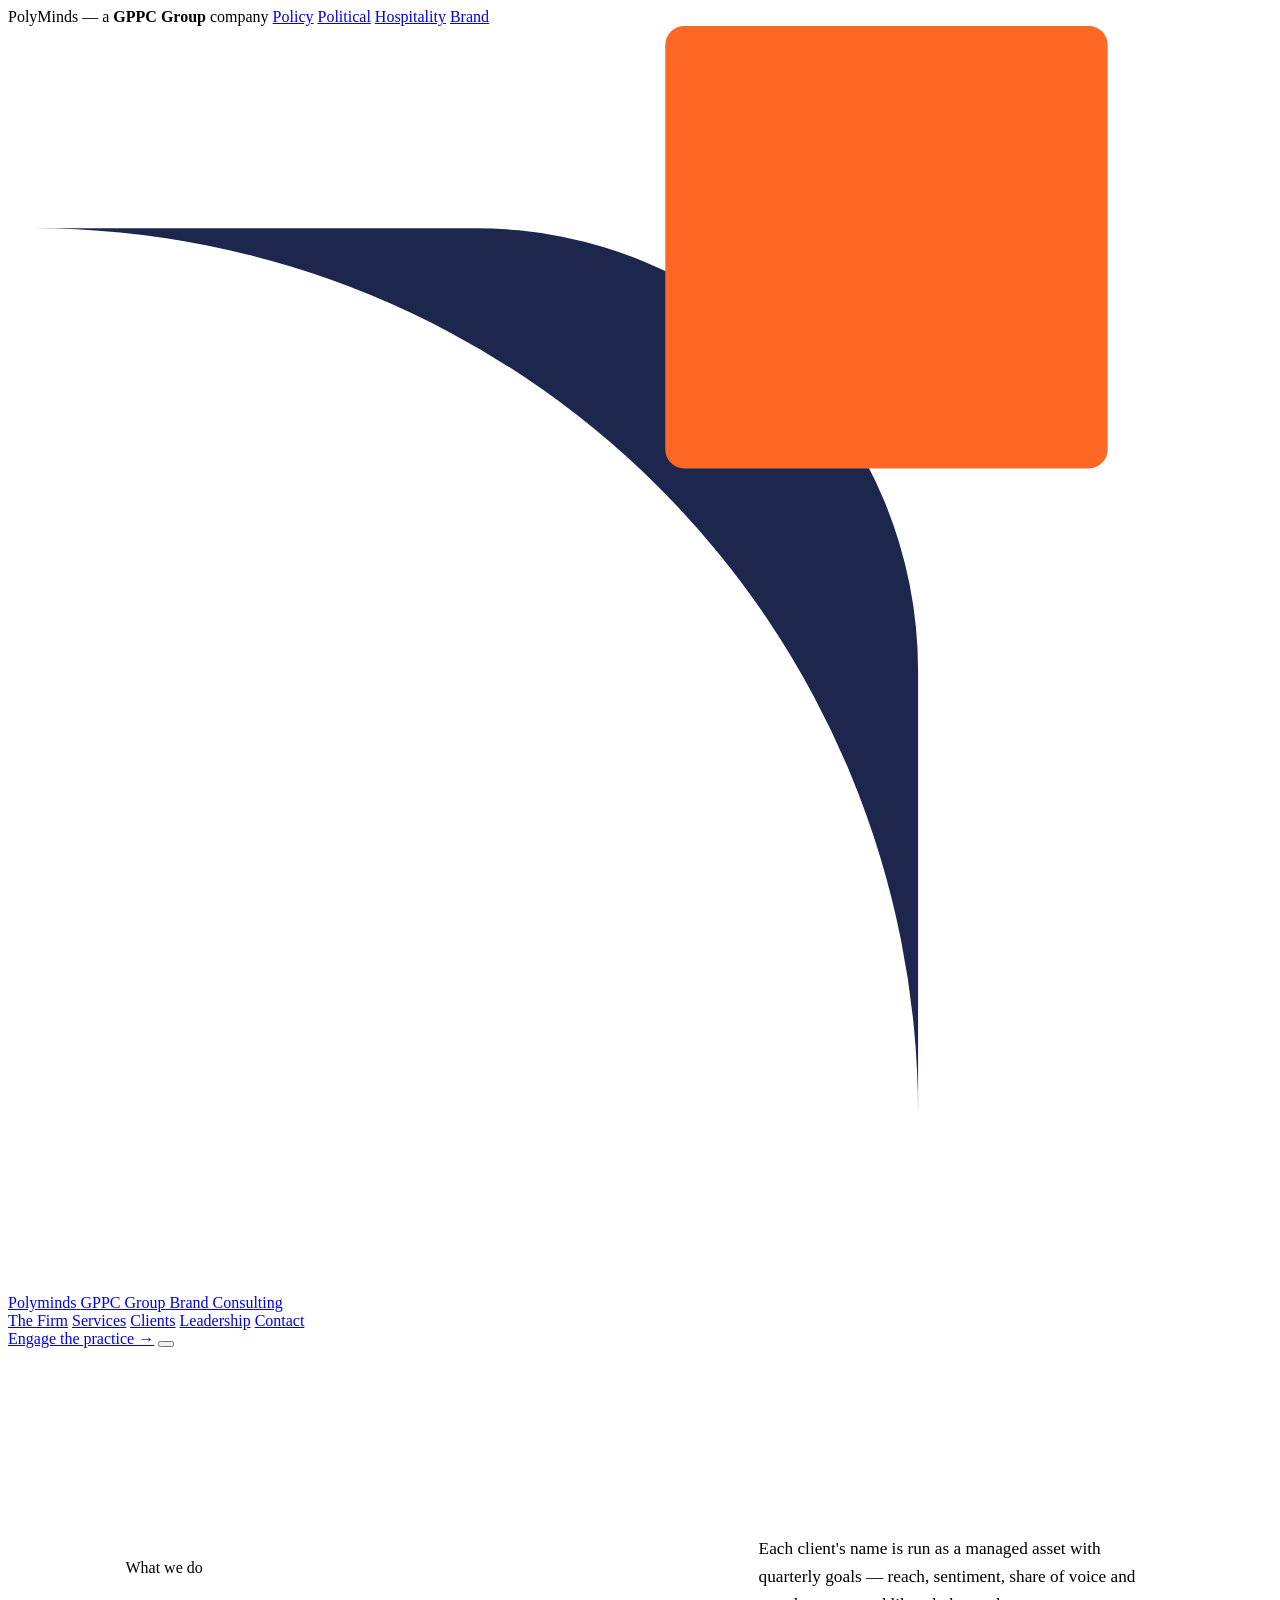
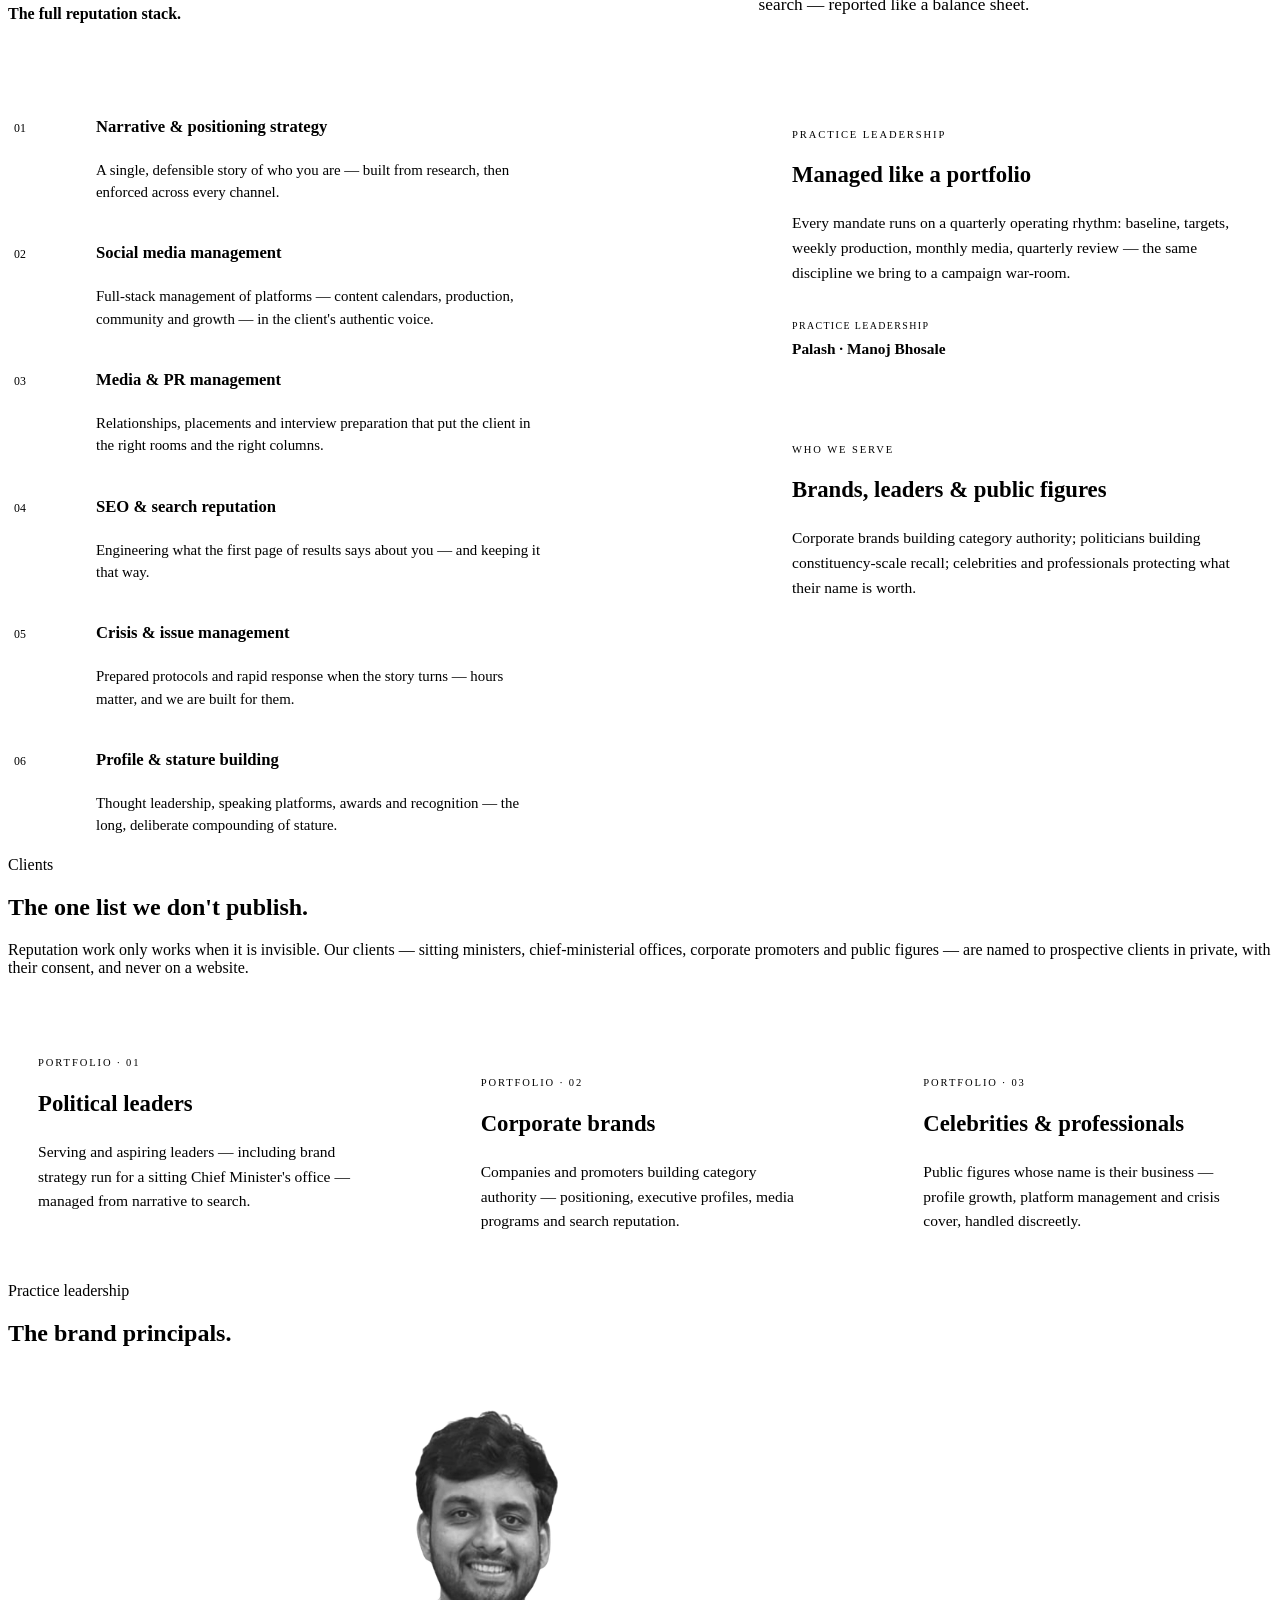
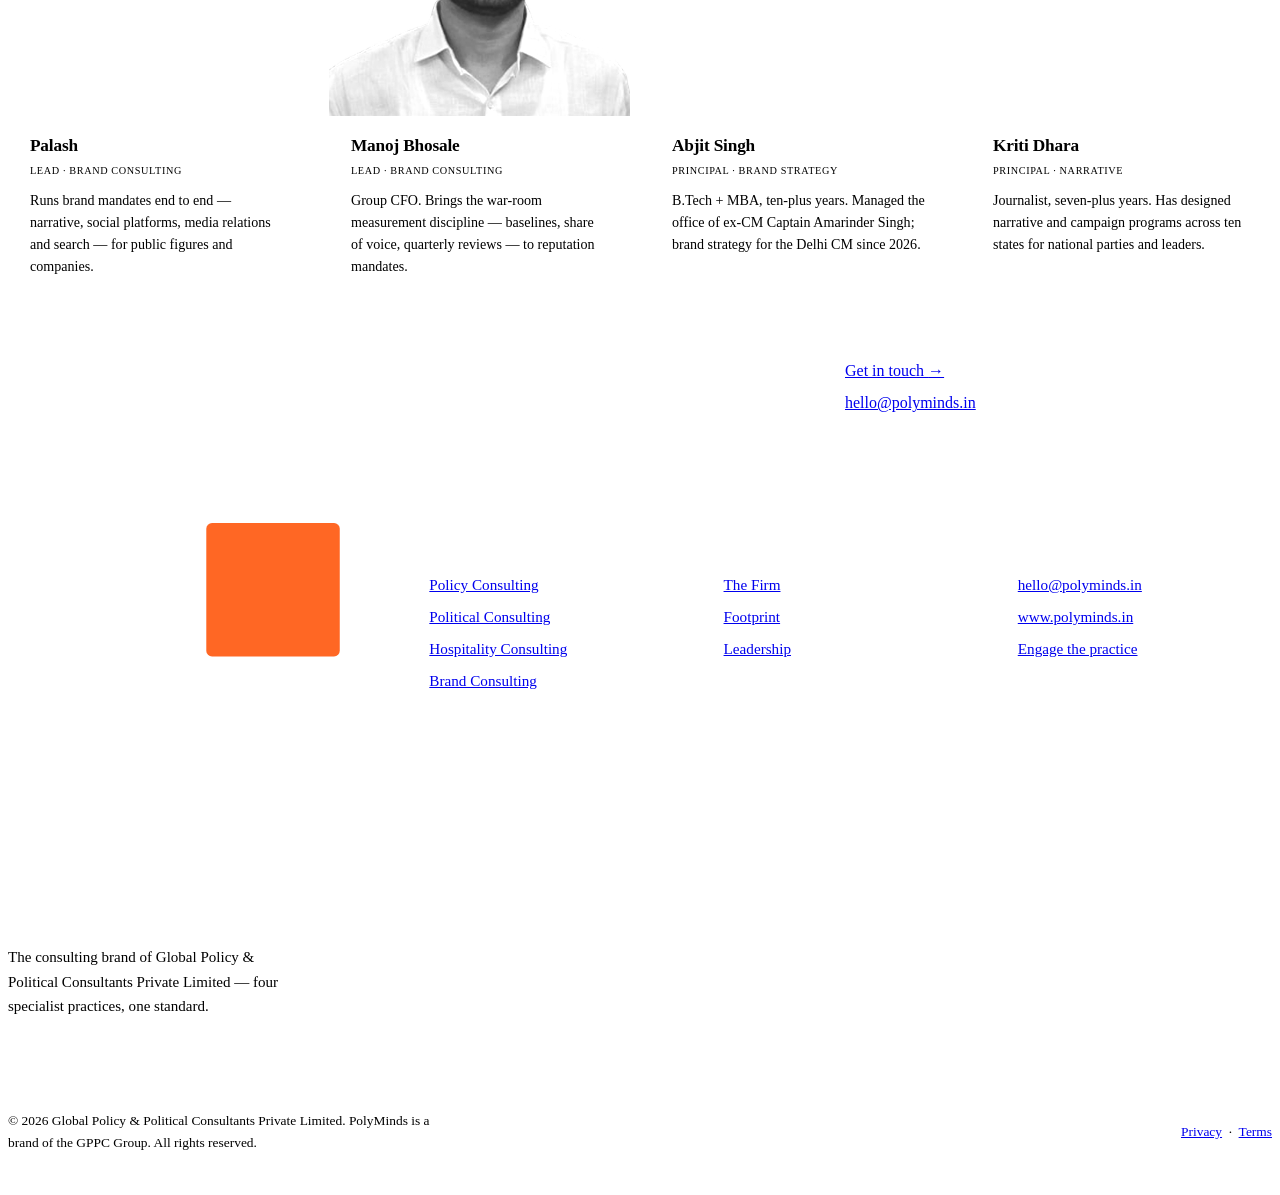
==== brand.html @ f58d9e06 "Create brand.html" ====
<!DOCTYPE html>
<html lang="en">
<head>
<meta charset="UTF-8" />
<meta name="viewport" content="width=device-width, initial-scale=1" />
<title>PolyMinds Brand Consulting — Reputation, engineered</title>
<meta name="description" content="PolyMinds Brand Consulting manages the public profile of corporate brands, politicians and celebrities — narrative, social media, media relations, SEO and crisis management." />

<link rel="preconnect" href="https://fonts.googleapis.com" />
<link rel="preconnect" href="https://fonts.gstatic.com" crossorigin />
<link href="https://fonts.googleapis.com/css2?family=Newsreader:ital,opsz,wght@0,6..72,300;0,6..72,400;0,6..72,500;0,6..72,600;1,6..72,300;1,6..72,400;1,6..72,500&family=Hanken+Grotesk:wght@400;500;600;700;800&family=IBM+Plex+Mono:wght@400;500;600&display=swap" rel="stylesheet" />
<link rel="stylesheet" href="styles.css" />
</head>
<body id="top">

<div class="topbar">
  <div class="wrap">
    <span>PolyMinds — a <b>GPPC Group</b> company</span>
    <span class="right">
      <a href="policy.html">Policy</a>
      <a href="political.html">Political</a>
      <a href="hospitality.html">Hospitality</a>
      <a href="brand.html">Brand</a>
    </span>
  </div>
</div>

<header id="header">
  <div class="wrap nav">
    <a class="brand" href="index.html" aria-label="PolyMinds home">
      <svg class="mark" viewBox="0 0 100 100" aria-hidden="true">
        <path d="M2 16 A70 70 0 0 1 72 86 L72 51 A35 35 0 0 0 37 16 Z" fill="#1D274E"/>
        <rect x="52" y="0" width="35" height="35" rx="1.5" fill="#FF6724"/>
      </svg>
      <span>
        <span class="name">Poly<span class="accent">minds</span></span>
        <span class="grp">GPPC Group</span>
      </span>
      <span class="vert">Brand Consulting</span>
    </a>
    <nav class="nav-links" aria-label="Primary">
      <a href="index.html">The Firm</a>
      <a href="#services">Services</a>
      <a href="#clients">Clients</a>
      <a href="#team">Leadership</a>
      <a href="#contact">Contact</a>
    </nav>
    <div class="nav-cta">
      <a href="#contact" class="btn btn-primary">Engage the practice <span class="arr">→</span></a>
      <button class="menu-btn" id="menuOpen" aria-label="Open menu"><span></span><span></span><span></span></button>
    </div>
  </div>
</header>

<div class="m-menu" id="mMenu" aria-hidden="true">
  <div class="m-top">
    <span class="brand"><span class="name" style="color:#fff">Poly<span class="accent">minds</span></span></span>
    <button class="close" id="menuClose" aria-label="Close menu">×</button>
  </div>
  <nav>
    <a href="index.html">The Firm</a>
    <a href="#services">Services</a>
    <a href="#clients">Clients</a>
    <a href="#team">Leadership</a>
    <a href="#contact">Contact</a>
  </nav>
  <a href="#contact" class="btn btn-primary">Engage the practice <span class="arr">→</span></a>
</div>

<main>
  <section class="hero sub">
    <div class="wrap">
      <div class="hero-grid">
        <div class="hero-copy">
          <span class="eyebrow" data-load style="animation-delay:.05s">PolyMinds · Brand Consulting</span>
          <h1 data-load style="animation-delay:.12s">Reputation, <span class="serif-i">engineered.</span></h1>
          <p class="lead" data-load style="animation-delay:.2s">A name is an asset — and like any asset it can be grown, protected and compounded. The practice manages the public profile of <b>corporate brands, politicians and celebrities</b>: what is said about you, where it appears, and what surfaces when the world searches your name.</p>
          <div class="hero-actions" data-load style="animation-delay:.28s">
            <a href="#contact" class="btn btn-primary">Engage the practice <span class="arr">→</span></a>
            <a href="#services" class="btn btn-ghost">What we do</a>
          </div>
        </div>
      </div>
    </div>
  </section>

  <section id="services" class="chapter alt">
    <div class="wrap">
      <div class="ch-head">
        <div class="reveal">
          <div class="ch-label"><span class="roman">IV.</span><span class="eyebrow">What we do</span></div>
          <h2>The full reputation <span class="serif-i">stack.</span></h2>
        </div>
        <p class="ch-intro reveal" style="transition-delay:.1s">Each client's name is run as a managed asset with quarterly goals — reach, sentiment, share of voice and search — reported like a balance sheet.</p>
      </div>
      <div class="ch-body">
        <div class="svc reveal">
          <div class="svc-row"><span class="sn">01</span><span class="st">Narrative &amp; positioning strategy</span><span class="sd">A single, defensible story of who you are — built from research, then enforced across every channel.</span></div>
          <div class="svc-row"><span class="sn">02</span><span class="st">Social media management</span><span class="sd">Full-stack management of platforms — content calendars, production, community and growth — in the client's authentic voice.</span></div>
          <div class="svc-row"><span class="sn">03</span><span class="st">Media &amp; PR management</span><span class="sd">Relationships, placements and interview preparation that put the client in the right rooms and the right columns.</span></div>
          <div class="svc-row"><span class="sn">04</span><span class="st">SEO &amp; search reputation</span><span class="sd">Engineering what the first page of results says about you — and keeping it that way.</span></div>
          <div class="svc-row"><span class="sn">05</span><span class="st">Crisis &amp; issue management</span><span class="sd">Prepared protocols and rapid response when the story turns — hours matter, and we are built for them.</span></div>
          <div class="svc-row"><span class="sn">06</span><span class="st">Profile &amp; stature building</span><span class="sd">Thought leadership, speaking platforms, awards and recognition — the long, deliberate compounding of stature.</span></div>
        </div>
        <div>
          <div class="aside-card reveal" style="transition-delay:.1s">
            <span class="ac-k">Practice leadership</span>
            <h3>Managed like a portfolio</h3>
            <p>Every mandate runs on a quarterly operating rhythm: baseline, targets, weekly production, monthly media, quarterly review — the same discipline we bring to a campaign war-room.</p>
            <div class="who"><div class="lbl">Practice leadership</div><div class="nm">Palash · Manoj Bhosale</div></div>
          </div>
          <div class="aside-card reveal" style="transition-delay:.18s">
            <span class="ac-k">Who we serve</span>
            <h3>Brands, leaders &amp; public figures</h3>
            <p>Corporate brands building category authority; politicians building constituency-scale recall; celebrities and professionals protecting what their name is worth.</p>
          </div>
        </div>
      </div>
    </div>
  </section>

  <section id="clients" class="endorse">
    <div class="wrap">
      <div class="sec-head reveal">
        <span class="eyebrow">Clients</span>
        <h2>The one list we don't <span class="serif-i">publish.</span></h2>
        <p>Reputation work only works when it is invisible. Our clients — sitting ministers, chief-ministerial offices, corporate promoters and public figures — are named to prospective clients in private, with their consent, and never on a website.</p>
      </div>
      <div class="ch-body" style="margin-top:48px;grid-template-columns:1fr 1fr 1fr">
        <div class="aside-card reveal">
          <span class="ac-k">Portfolio · 01</span>
          <h3>Political leaders</h3>
          <p>Serving and aspiring leaders — including brand strategy run for a sitting Chief Minister's office — managed from narrative to search.</p>
        </div>
        <div class="aside-card reveal" style="transition-delay:.08s">
          <span class="ac-k">Portfolio · 02</span>
          <h3>Corporate brands</h3>
          <p>Companies and promoters building category authority — positioning, executive profiles, media programs and search reputation.</p>
        </div>
        <div class="aside-card reveal" style="transition-delay:.16s">
          <span class="ac-k">Portfolio · 03</span>
          <h3>Celebrities &amp; professionals</h3>
          <p>Public figures whose name is their business — profile growth, platform management and crisis cover, handled discreetly.</p>
        </div>
      </div>
    </div>
  </section>

  <section id="team" class="team">
    <div class="wrap">
      <div class="sec-head reveal">
        <span class="eyebrow">Practice leadership</span>
        <h2>The brand <span class="serif-i">principals.</span></h2>
      </div>
      <div class="tgrid">
        <div class="tmember reveal">
          <div class="pic"><div class="mono-av" aria-hidden="true">P</div></div>
          <div class="tinfo">
            <div class="nm">Palash</div>
            <div class="rl">Lead · Brand Consulting</div>
            <p class="bio">Runs brand mandates end to end — narrative, social platforms, media relations and search — for public figures and companies.</p>
          </div>
        </div>
        <div class="tmember reveal" style="transition-delay:.06s">
          <div class="pic"><svg class="wm" viewBox="0 0 100 100"><path d="M2 16 A70 70 0 0 1 72 86 L72 51 A35 35 0 0 0 37 16 Z" fill="#fff"/></svg><img src="assets/manoj.png" alt="Manoj Bhosale" loading="lazy"/></div>
          <div class="tinfo">
            <div class="nm">Manoj Bhosale</div>
            <div class="rl">Lead · Brand Consulting</div>
            <p class="bio">Group CFO. Brings the war-room measurement discipline — baselines, share of voice, quarterly reviews — to reputation mandates.</p>
          </div>
        </div>
        <div class="tmember reveal" style="transition-delay:.12s">
          <div class="pic"><div class="mono-av" aria-hidden="true">AS</div></div>
          <div class="tinfo">
            <div class="nm">Abjit Singh</div>
            <div class="rl">Principal · Brand Strategy</div>
            <p class="bio">B.Tech + MBA, ten-plus years. Managed the office of ex-CM Captain Amarinder Singh; brand strategy for the Delhi CM since 2026.</p>
          </div>
        </div>
        <div class="tmember reveal" style="transition-delay:.18s">
          <div class="pic"><div class="mono-av" aria-hidden="true">KD</div></div>
          <div class="tinfo">
            <div class="nm">Kriti Dhara</div>
            <div class="rl">Principal · Narrative</div>
            <p class="bio">Journalist, seven-plus years. Has designed narrative and campaign programs across ten states for national parties and leaders.</p>
          </div>
        </div>
      </div>
    </div>
  </section>

  <section id="contact" class="cta">
    <svg class="archwm" aria-hidden="true" viewBox="0 0 100 100"><path d="M2 16 A70 70 0 0 1 72 86 L72 51 A35 35 0 0 0 37 16 Z" fill="#fff"/></svg>
    <div class="wrap inner">
      <div class="reveal">
        <span class="eyebrow">Engage the practice</span>
        <h2 style="margin-top:18px;">What does your name need to <span class="serif-i">say?</span></h2>
        <p>A profile to build, a narrative to fix, a first page of search results to change — tell us, in confidence.</p>
      </div>
      <div class="cta-side reveal" style="transition-delay:.1s">
        <a href="mailto:hello@polyminds.in" class="btn btn-primary">Get in touch <span class="arr">→</span></a>
        <a href="mailto:hello@polyminds.in" class="btn btn-ghost on-dark">hello@polyminds.in</a>
      </div>
    </div>
  </section>
</main>

<footer>
  <div class="wrap">
    <div class="foot-top">
      <div class="foot-brand">
        <span class="brand">
          <svg class="mark" viewBox="0 0 100 100" aria-hidden="true"><path d="M2 16 A70 70 0 0 1 72 86 L72 51 A35 35 0 0 0 37 16 Z" fill="#fff"/><rect x="52" y="0" width="35" height="35" rx="1.5" fill="#FF6724"/></svg>
          <span class="name" style="color:#fff">Poly<span class="accent">minds</span></span>
        </span>
        <p>The consulting brand of Global Policy &amp; Political Consultants Private Limited — four specialist practices, one standard.</p>
      </div>
      <div class="foot-col">
        <h4>Practices</h4>
        <a href="policy.html">Policy Consulting</a>
        <a href="political.html">Political Consulting</a>
        <a href="hospitality.html">Hospitality Consulting</a>
        <a href="brand.html">Brand Consulting</a>
      </div>
      <div class="foot-col">
        <h4>Firm</h4>
        <a href="index.html#firm">The Firm</a>
        <a href="index.html#footprint">Footprint</a>
        <a href="index.html#leadership">Leadership</a>
      </div>
      <div class="foot-col">
        <h4>Connect</h4>
        <a href="mailto:hello@polyminds.in">hello@polyminds.in</a>
        <a href="https://polyminds.in">www.polyminds.in</a>
        <a href="#contact">Engage the practice</a>
      </div>
    </div>
    <div class="foot-bottom">
      <span class="legal">© 2026 Global Policy &amp; Political Consultants Private Limited. PolyMinds is a brand of the GPPC Group. All rights reserved.</span>
      <span><a href="#">Privacy</a> &nbsp;·&nbsp; <a href="#">Terms</a></span>
    </div>
  </div>
</footer>

<script src="site.js"></script>
</body>
</html>
---- styles.css ----
—·
.chapter{position:relative;overflow:hidden}
.ch-label{display:flex;align-items:baseline;gap:22px}
.ch-label .roman{font-family:var(--serif);font-style:italic;font-size:clamp(3.4rem,7vw,6rem);line-height:.9;color:transparent;-webkit-text-stroke:1px var(--line-strong);user-select:none}
.chapter.dark .ch-label .roman{-webkit-text-stroke:1px rgba(255,255,255,.25)}
.ch-head{display:grid;grid-template-columns:1.15fr .85fr;gap:56px;align-items:end}
.ch-head h2{font-size:var(--t2);margin-top:22px}
.ch-head .ch-intro{color:var(--muted);font-size:1.08rem;line-height:1.62;max-width:46ch}
.chapter.dark{background:var(--navy);color:var(--on-navy)}
.chapter.dark h2,.chapter.dark h3{color:#fff}
.chapter.dark .ch-head .ch-intro{color:var(--on-navy-muted)}
.chapter.dark .sec-head p{color:var(--on-navy-muted)}
.chapter.alt{background:var(--paper-2)}
.ch-body{display:grid;grid-template-columns:1.15fr .85fr;gap:clamp(36px,5vw,72px);margin-top:60px;align-items:start}

.svc{border-top:1px solid var(--line)}
.chapter.dark .svc{border-color:var(--line-navy)}
.svc-row{display:grid;grid-template-columns:64px 1fr;gap:18px;padding:20px 6px;border-bottom:1px solid var(--line);align-items:baseline;transition:background .25s,padding .25s var(--ease)}
.chapter.dark .svc-row{border-color:var(--line-navy)}
.svc-row:hover{background:var(--orange-soft);padding-left:16px}
.chapter.dark .svc-row:hover{background:rgba(255,255,255,.04)}
.svc-row .sn{font-family:var(--mono);font-size:.74rem;color:var(--muted-2)}
.svc-row .st{font-weight:600;font-size:1.04rem;color:var(--ink)}
.chapter.dark .svc-row .st{color:#fff}
.svc-row .sd{grid-column:2;color:var(--muted);font-size:.93rem;margin-top:4px;line-height:1.5;max-width:60ch}
.chapter.dark .svc-row .sd{color:var(--on-navy-muted)}

.aside-card{border:1px solid var(--line);background:var(--white);border-radius:5px;padding:32px 30px;box-shadow:var(--shadow-card)}
.aside-card+.aside-card{margin-top:20px}
.aside-card .ac-k{font-family:var(--mono);font-size:.66rem;letter-spacing:.18em;text-transform:uppercase;color:var(--orange);margin-bottom:14px;display:block}
.aside-card h3{font-size:1.42rem;line-height:1.15}
.aside-card p{color:var(--muted);margin-top:12px;font-size:.97rem;line-height:1.6}
.aside-card p b{color:var(--ink)}
.aside-card .who{margin-top:18px;padding-top:16px;border-top:1px solid var(--line)}
.aside-card .who .lbl{font-family:var(--mono);font-size:.62rem;letter-spacing:.14em;text-transform:uppercase;color:var(--muted-2);margin-bottom:6px}
.aside-card .who .nm{font-weight:600;font-size:.96rem;color:var(--ink);line-height:1.5}
.chapter.dark .aside-card{background:var(--navy-900);border-color:var(--line-navy);box-shadow:none}
.chapter.dark .aside-card h3{color:#fff}
.chapter.dark .aside-card p{color:var(--on-navy-muted)}
.chapter.dark .aside-card p b{color:#fff}
.chapter.dark .aside-card .who{border-color:var(--line-navy)}
.chapter.dark .aside-card .who .nm{color:#fff}

.mandates{margin-top:70px}
.mandates .m-title{font-family:var(--mono);font-size:.72rem;letter-spacing:.2em;text-transform:uppercase;color:var(--orange);margin-bottom:26px;display:flex;align-items:center;gap:.8em}
.mandates .m-title::after{content:"";flex:1;height:1px;background:var(--line-navy)}
.mgrid{display:grid;grid-template-columns:repeat(5,1fr);gap:1px;background:var(--line-navy);border:1px solid var(--line-navy)}
.mcell{background:var(--navy);padding:26px 22px 30px;transition:background .3s}
.mcell:hover{background:var(--navy-900)}
.mcell .yr{font-family:var(--serif);font-style:italic;font-size:1.5rem;color:var(--orange)}
.mcell h4{font-family:var(--sans);font-weight:700;color:#fff;font-size:.98rem;margin-top:10px;letter-spacing:-.01em}
.mcell p{color:var(--on-navy-muted);font-size:.87rem;line-height:1.55;margin-top:8px}
.mcell p b{color:var(--on-navy);font-weight:600}

.winline{display:flex;align-items:center;gap:26px;margin-top:64px;padding:26px 30px;border:1px solid var(--line-navy);background:linear-gradient(90deg,rgba(255,103,36,.12),transparent 55%)}
.winline .big{font-family:var(--serif);font-size:clamp(2.4rem,4.4vw,3.6rem);color:#fff;line-height:1;white-space:nowrap}
.winline .big em{color:var(--orange);font-style:normal}
.winline p{color:var(--on-navy-muted);font-size:.99rem;max-width:52ch}
.winline p b{color:#fff}

.footprint{background:var(--paper-2)}
.fp-grid{display:grid;grid-template-columns:repeat(5,1fr);gap:0;margin-top:56px;border-top:1px solid var(--line-strong)}
.fp-col{padding:28px 26px 10px;border-left:1px solid var(--line)}
.fp-col:first-child{border-left:0;padding-left:0}
.fp-col h4{font-family:var(--mono);font-size:.68rem;letter-spacing:.18em;text-transform:uppercase;color:var(--orange);margin-bottom:16px}
.fp-col ul{list-style:none}
.fp-col li{font-weight:600;font-size:.96rem;color:var(--ink);padding:7px 0;border-bottom:1px dashed var(--line);letter-spacing:-.005em}
.fp-col li:last-child{border-bottom:0}

.endorse{background:var(--paper)}
.e-grid{display:grid;grid-template-columns:repeat(4,1fr);gap:1px;background:var(--line);border:1px solid var(--line);margin-top:56px}
.e-cell{background:var(--paper);padding:30px 28px;transition:background .3s}
.e-cell:hover{background:var(--white)}
.e-cell .enm{font-family:var(--serif);font-size:1.28rem;color:var(--navy);line-height:1.2;letter-spacing:-.01em}
.e-cell .erl{font-family:var(--mono);font-size:.66rem;letter-spacing:.1em;text-transform:uppercase;color:var(--muted-2);margin-top:9px}
.e-cell .erl b{color:var(--orange);font-weight:600}

.team{background:var(--paper-2)}
.tgrid{display:grid;grid-template-columns:repeat(4,1fr);gap:20px;margin-top:56px}
.tmember{display:flex;flex-direction:column;background:var(--white);border:1px solid var(--line);border-radius:5px;overflow:hidden;transition:transform .35s var(--ease),box-shadow .35s}
.tmember:hover{transform:translateY(-5px);box-shadow:var(--shadow-card)}
.tmember .pic{position:relative;aspect-ratio:1/1.04;background:linear-gradient(165deg,var(--navy) 0%,var(--navy-900) 100%);overflow:hidden}
.tmember .pic::after{content:"";position:absolute;left:0;right:0;bottom:0;height:4px;background:var(--orange);transform:scaleX(0);transform-origin:left;transition:transform .4s var(--ease)}
.tmember:hover .pic::after{transform:scaleX(1)}
.tmember .pic .wm{position:absolute;left:-12px;top:-12px;width:110px;opacity:.08}
.tmember .pic img{position:absolute;bottom:0;left:50%;transform:translateX(-50%);height:98%;width:auto;object-fit:contain;object-position:bottom;filter:grayscale(1) contrast(1.05)}
.tmember .pic .mono-av{position:absolute;inset:0;display:grid;place-items:center;font-family:var(--serif);font-style:italic;font-size:2.7rem;color:rgba(255,255,255,.9)}
.tmember .tinfo{padding:20px 22px 24px}
.tmember .nm{font-weight:800;font-size:1.08rem;color:var(--navy);letter-spacing:-.01em}
.tmember .rl{font-family:var(--mono);font-size:.64rem;letter-spacing:.06em;text-transform:uppercase;color:var(--orange);margin-top:7px;line-height:1.6}
.tmember .bio{color:var(--muted);font-size:.88rem;line-height:1.55;margin-top:11px}
.tmember .tags{display:flex;flex-wrap:wrap;gap:5px;margin-top:13px}
.tmember .tg{font-size:.63rem;font-weight:600;letter-spacing:.02em;padding:3px 9px;border:1px solid var(--line);border-radius:100px;color:var(--muted)}

.cta{background:var(--navy-1000);color:#fff;position:relative;overflow:hidden}
.cta .inner{display:grid;grid-template-columns:1.3fr .7fr;gap:44px;align-items:center;position:relative;z-index:1}
.cta h2{color:#fff;font-size:var(--t2);max-width:17ch}
.cta p{color:var(--on-navy-muted);margin-top:20px;max-width:44ch}
.cta-side{display:flex;flex-direction:column;gap:14px;align-items:flex-start}
.cta .archwm{position:absolute;left:-80px;bottom:-120px;width:480px;opacity:.07}

footer{background:var(--navy);color:var(--on-navy-muted);padding-block:64px 34px}
.foot-top{display:grid;grid-template-columns:1.5fr 1fr 1fr 1fr;gap:40px;padding-bottom:48px;border-bottom:1px solid var(--line-navy)}
.foot-brand .name{color:#fff}
.foot-brand p{margin-top:18px;max-width:36ch;font-size:.94rem;line-height:1.65}
.foot-col h4{font-family:var(--mono);color:#fff;font-size:.72rem;letter-spacing:.12em;text-transform:uppercase;margin-bottom:18px}
.foot-col a{display:block;padding:7px 0;font-size:.95rem;transition:color .25s}
.foot-col a:hover{color:#fff}
.foot-bottom{display:flex;justify-content:space-between;align-items:center;flex-wrap:wrap;gap:16px;padding-top:28px;font-size:.84rem}
.foot-bottom .legal{max-width:64ch;line-height:1.6}

.reveal{opacity:0;transform:translateY(24px);transition:opacity .8s var(--ease),transform .8s var(--ease)}
.reveal.in{opacity:1;transform:none}
.hero [data-load]{opacity:0;transform:translateY(26px);animation:rise .9s var(--ease) forwards}
@keyframes rise{to{opacity:1;transform:none}}

.m-menu{position:fixed;inset:0;z-index:200;background:var(--navy);color:#fff;display:flex;flex-direction:column;padding:30px var(--gut);transform:translateY(-100%);transition:transform .45s var(--ease);overflow-y:auto}
.m-menu.open{transform:none}
.m-menu .m-top{display:flex;justify-content:space-between;align-items:center}
.m-menu .close{background:none;border:0;color:#fff;font-size:2rem;cursor:pointer}
.m-menu nav{margin-top:40px;display:flex;flex-direction:column}
.m-menu nav a{font-family:var(--serif);font-size:1.8rem;color:#fff;padding:12px 0;border-bottom:1px solid var(--line-navy)}
.m-menu .btn{margin-top:34px;align-self:flex-start}

@media (max-width:1080px){
    .hero-grid{grid-template-columns:1fr;gap:40px}
    .hero-art{display:none}
    .ch-head,.ch-body,.firm-grid{grid-template-columns:1fr;gap:36px}
    .mgrid{grid-template-columns:repeat(2,1fr)}
    .fp-grid{grid-template-columns:repeat(2,1fr)}
    .fp-col:nth-child(odd){border-left:0;padding-left:0}
    .e-grid{grid-template-columns:repeat(2,1fr)}
    .tgrid{grid-template-columns:repeat(2,1fr)}
    .cta .inner{grid-template-columns:1fr}
    .vrow{grid-template-columns:64px 1fr;grid-template-rows:auto auto;row-gap:10px}
    .vrow .vd{grid-column:2}
    .vrow .go{grid-column:2;justify-self:start}
}
@media (max-width:860px){
    .nav-links,.nav-cta .btn{display:none}
    .menu-btn{display:block}
    .hero-ledger{grid-template-columns:1fr 1fr}
    .hled:nth-child(odd){border-left:0;padding-left:0}
    .hled{padding-block:24px 28px}
    .firm-tenets{grid-template-columns:1fr}
    .tenet{padding:24px 0 0;border-left:0;border-top:1px solid var(--line)}
    .tenet:first-child{border-top:0;padding-top:0}
    .foot-top{grid-template-columns:1fr 1fr}
    .winline{flex-direction:column;align-items:flex-start;gap:14px}
}
@media (max-width:560px){
    body{font-size:16px}
    .hero-ledger{grid-template-columns:1fr 1fr}
    .mgrid,.e-grid,.tgrid,.fp-grid{grid-template-columns:1fr}
    .fp-col{border-left:0;padding-left:0}
    .foot-top{grid-template-columns:1fr}
    .hero{padding-top:80px}
    .hero.sub{padding-top:64px}
}
@media (prefers-reduced-motion:reduce){
    *{animation:none!important;transition:none!important;scroll-behavior:auto!important}
    .reveal,.hero [data-load]{opacity:1!important;transform:none!important}
}
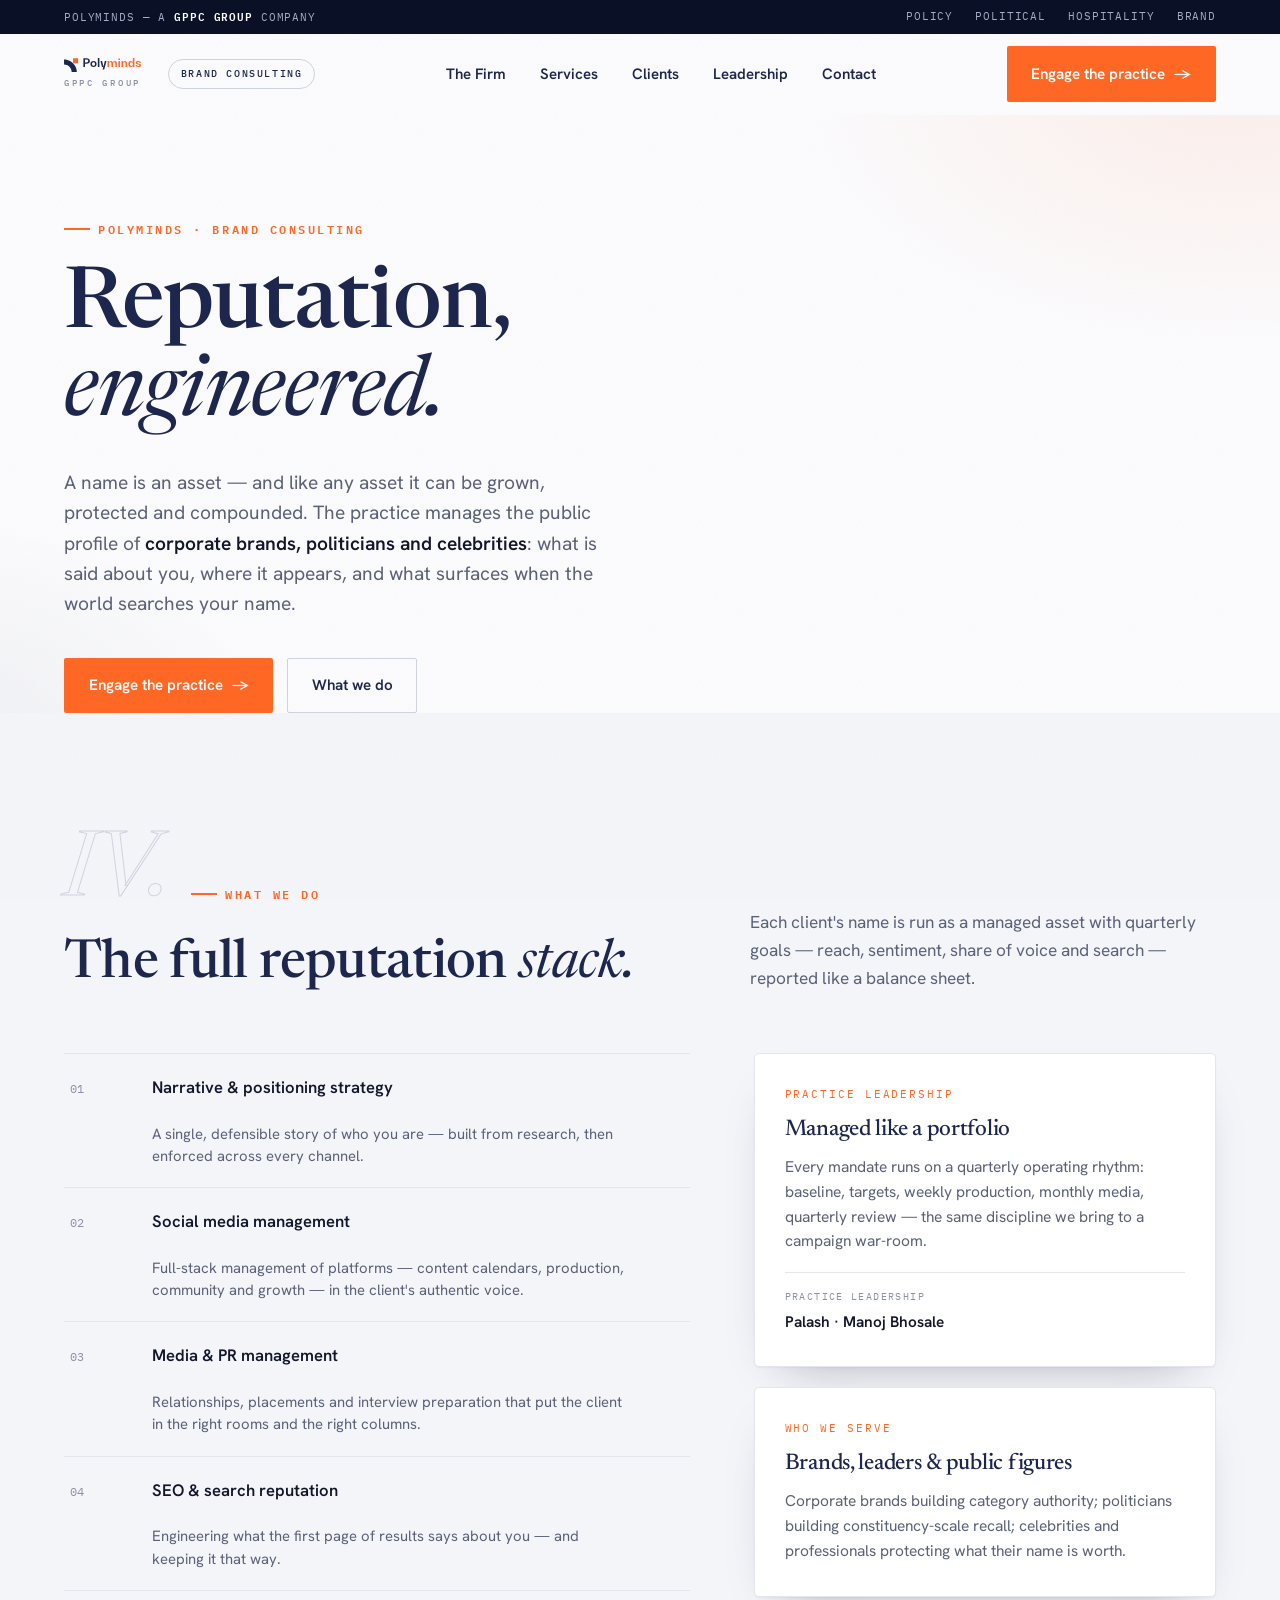
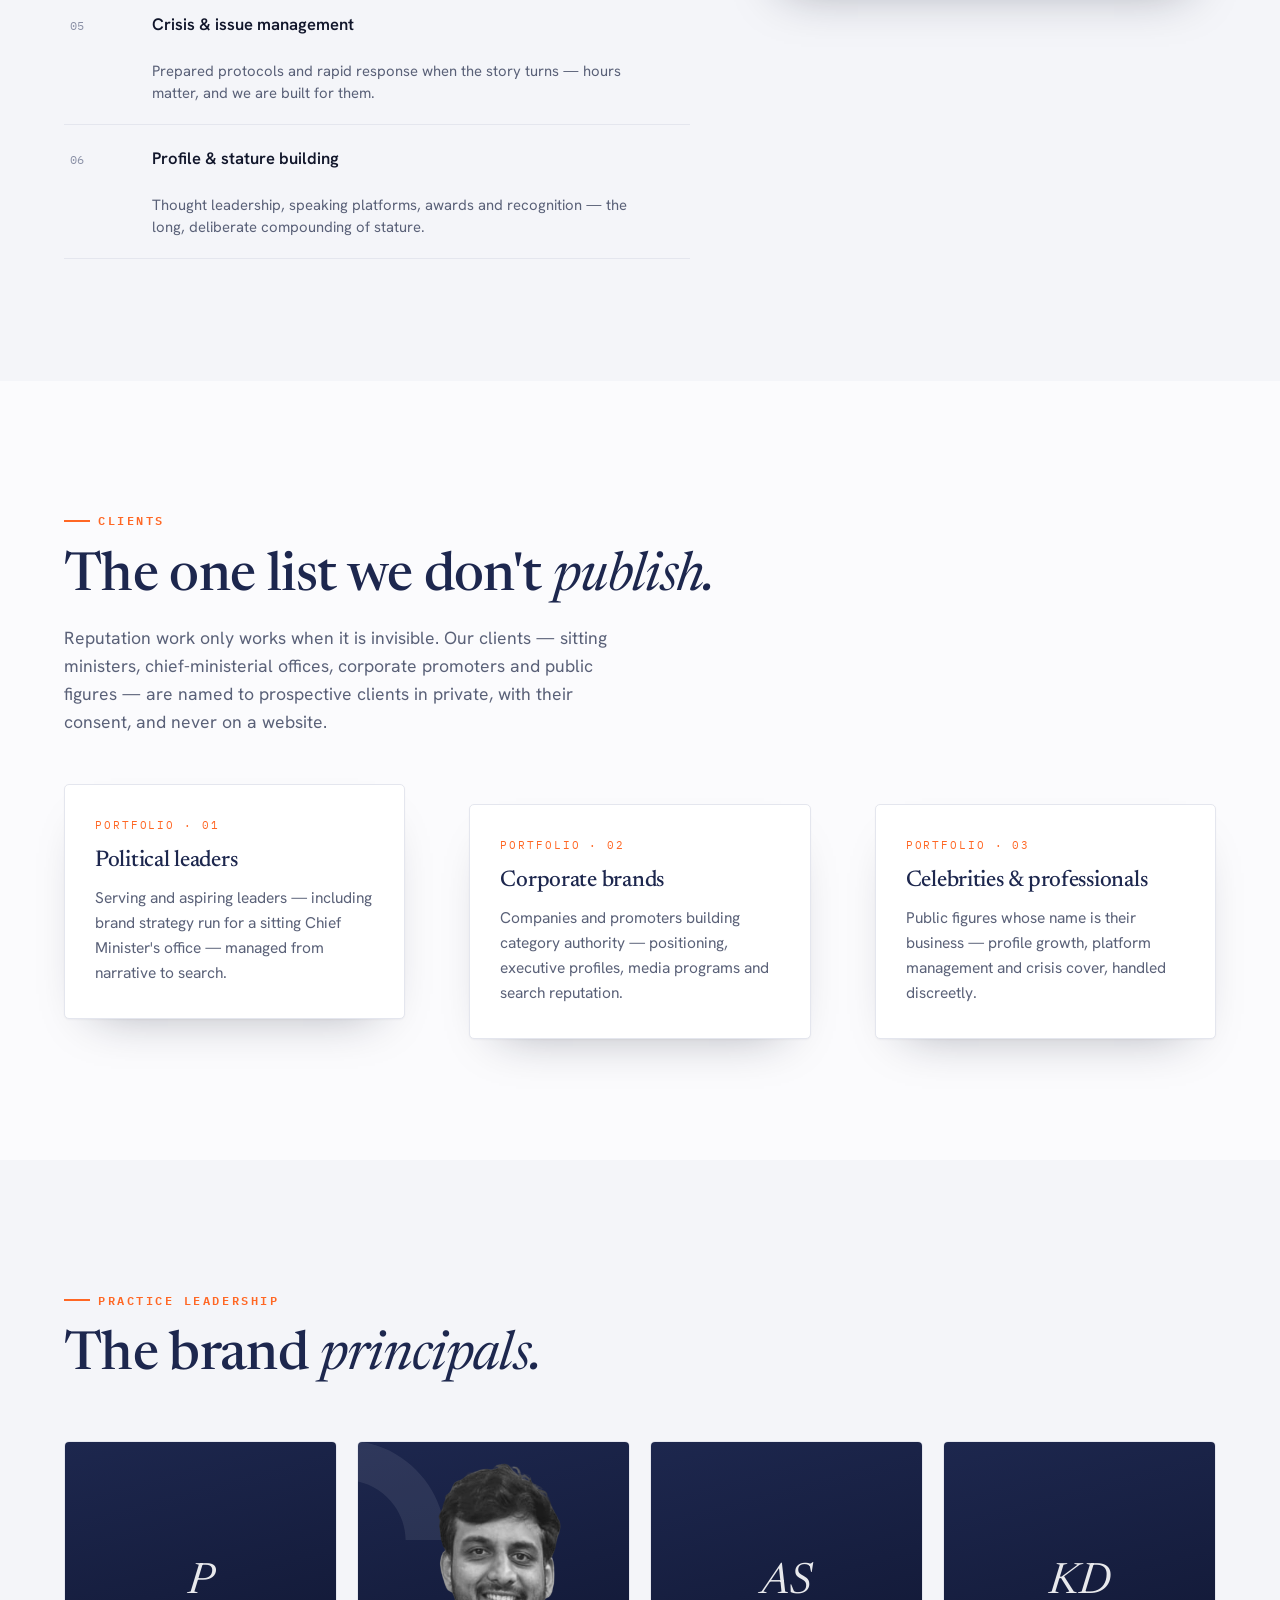
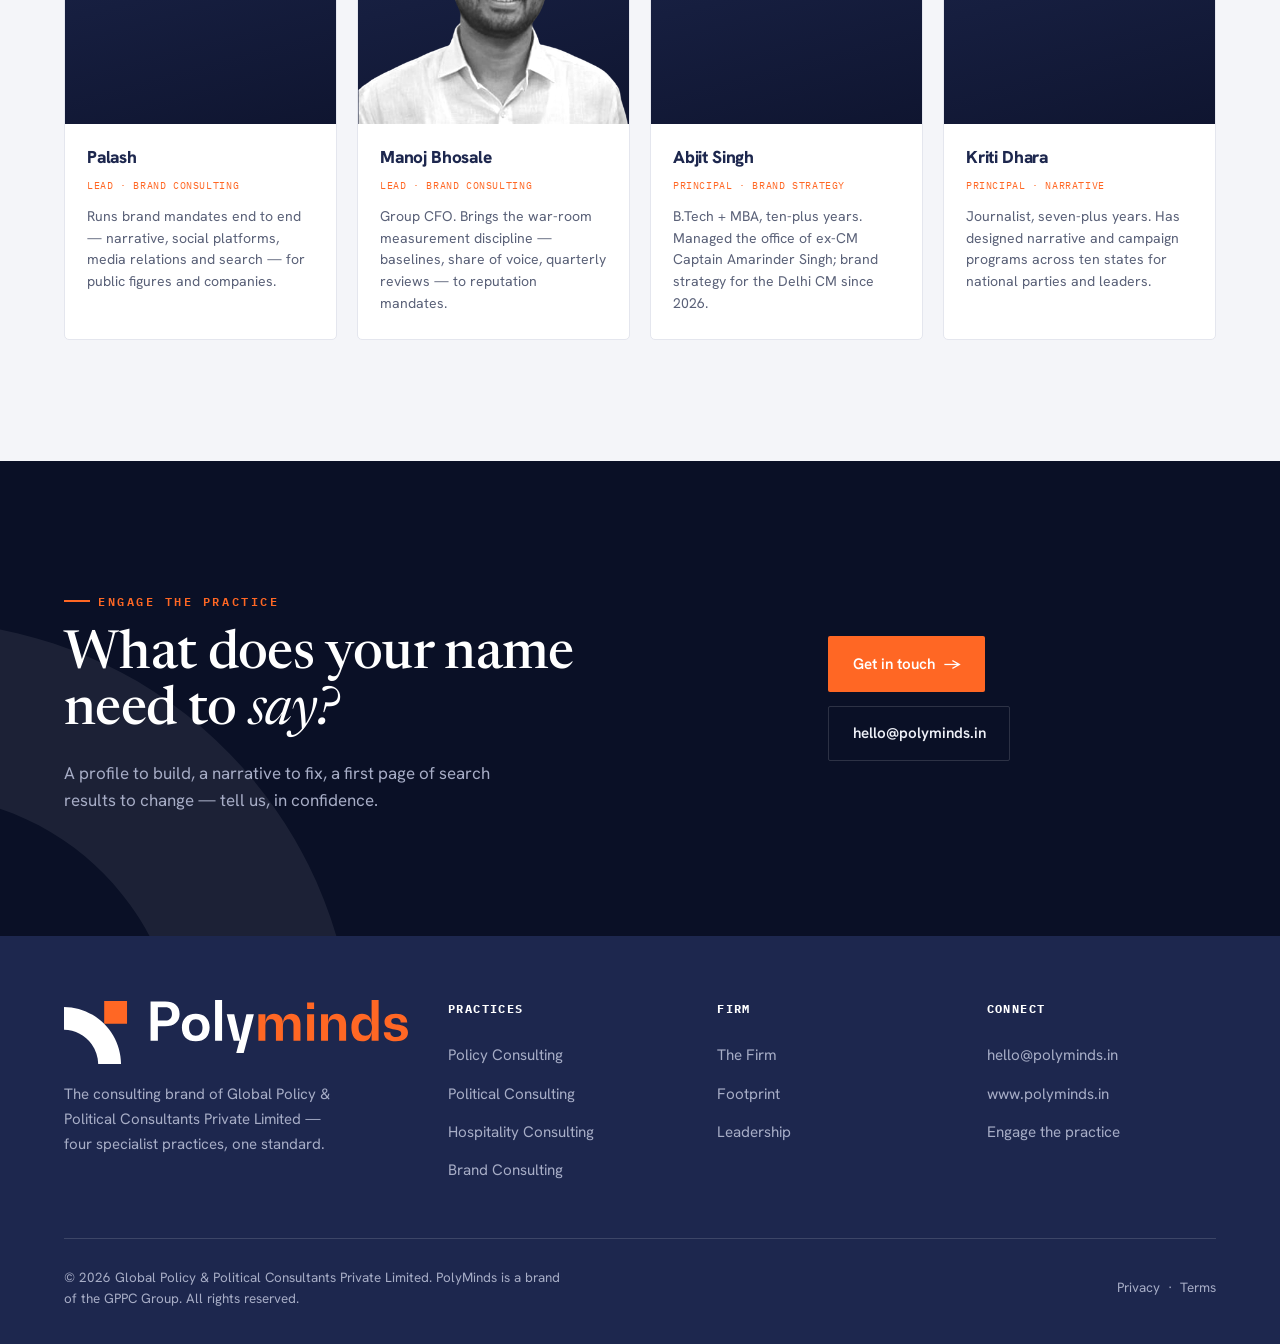
==== commit 60c4b549: "Update brand.html" ====
--- a/brand.html
+++ b/brand.html
@@ -28,12 +28,8 @@
 <header id="header">
   <div class="wrap nav">
     <a class="brand" href="index.html" aria-label="PolyMinds home">
-      <svg class="mark" viewBox="0 0 100 100" aria-hidden="true">
-        <path d="M2 16 A70 70 0 0 1 72 86 L72 51 A35 35 0 0 0 37 16 Z" fill="#1D274E"/>
-        <rect x="52" y="0" width="35" height="35" rx="1.5" fill="#FF6724"/>
-      </svg>
-      <span>
-        <span class="name">Poly<span class="accent">minds</span></span>
+      <span class="lockup">
+        <img class="logo" src="assets/logo.svg" alt="Polyminds"/>
         <span class="grp">GPPC Group</span>
       </span>
       <span class="vert">Brand Consulting</span>
@@ -54,7 +50,7 @@
 
 <div class="m-menu" id="mMenu" aria-hidden="true">
   <div class="m-top">
-    <span class="brand"><span class="name" style="color:#fff">Poly<span class="accent">minds</span></span></span>
+    <span class="brand"><img class="logo" src="assets/logo-white.svg" alt="Polyminds"/></span>
     <button class="close" id="menuClose" aria-label="Close menu">×</button>
   </div>
   <nav>
@@ -162,7 +158,7 @@
           </div>
         </div>
         <div class="tmember reveal" style="transition-delay:.06s">
-          <div class="pic"><svg class="wm" viewBox="0 0 100 100"><path d="M2 16 A70 70 0 0 1 72 86 L72 51 A35 35 0 0 0 37 16 Z" fill="#fff"/></svg><img src="assets/manoj.png" alt="Manoj Bhosale" loading="lazy"/></div>
+          <div class="pic"><svg class="wm" viewBox="0 0 110.8 110.8"><path d="M0 50.54C19.46 50.93 37.3 60.34 48.57 76 55.88 86.15 59.86 98.22 60.06 110.73L100.19 110.73C100.03 93.06 95.31 75.84 86.37 60.57 77.62 45.64 65.11 33.09 50.17 24.31 35.15 15.49 17.41 10.58 0 10.41Z" fill="#fff"/></svg><img src="assets/manoj.png" alt="Manoj Bhosale" loading="lazy"/></div>
           <div class="tinfo">
             <div class="nm">Manoj Bhosale</div>
             <div class="rl">Lead · Brand Consulting</div>
@@ -190,7 +186,7 @@
   </section>
 
   <section id="contact" class="cta">
-    <svg class="archwm" aria-hidden="true" viewBox="0 0 100 100"><path d="M2 16 A70 70 0 0 1 72 86 L72 51 A35 35 0 0 0 37 16 Z" fill="#fff"/></svg>
+    <svg class="archwm" aria-hidden="true" viewBox="0 0 110.8 110.8"><path d="M0 50.54C19.46 50.93 37.3 60.34 48.57 76 55.88 86.15 59.86 98.22 60.06 110.73L100.19 110.73C100.03 93.06 95.31 75.84 86.37 60.57 77.62 45.64 65.11 33.09 50.17 24.31 35.15 15.49 17.41 10.58 0 10.41Z" fill="#fff"/></svg>
     <div class="wrap inner">
       <div class="reveal">
         <span class="eyebrow">Engage the practice</span>
@@ -210,8 +206,7 @@
     <div class="foot-top">
       <div class="foot-brand">
         <span class="brand">
-          <svg class="mark" viewBox="0 0 100 100" aria-hidden="true"><path d="M2 16 A70 70 0 0 1 72 86 L72 51 A35 35 0 0 0 37 16 Z" fill="#fff"/><rect x="52" y="0" width="35" height="35" rx="1.5" fill="#FF6724"/></svg>
-          <span class="name" style="color:#fff">Poly<span class="accent">minds</span></span>
+          <img class="logo" src="assets/logo-white.svg" alt="Polyminds"/>
         </span>
         <p>The consulting brand of Global Policy &amp; Political Consultants Private Limited — four specialist practices, one standard.</p>
       </div>
--- a/styles.css
+++ b/styles.css
@@ -1,4 +1,136 @@
-—·
+/* PolyMinds — GPPC Group · shared design system */
+:root{
+  --navy:#1D274E; --navy-700:#161e3c; --navy-900:#0f1530; --navy-1000:#0a1026;
+  --orange:#FF6724; --orange-600:#ec5410; --orange-soft:rgba(255,103,36,.08);
+  --ink:#11162b; --muted:#5a6178; --muted-2:#8a90a6; --line:#e4e6ee; --line-strong:#cfd3e0;
+  --paper:#fbfbfd; --paper-2:#f4f5f9; --white:#fff;
+  --on-navy:#eef0f7; --on-navy-muted:#a7adc6; --line-navy:rgba(255,255,255,.14);
+  --serif:'Newsreader',Georgia,serif; --sans:'Hanken Grotesk',system-ui,sans-serif; --mono:'IBM Plex Mono',ui-monospace,monospace;
+  --maxw:1280px; --gut:clamp(20px,5vw,72px); --r:2px;
+  --ease:cubic-bezier(.22,.61,.36,1);
+  --t1:clamp(2.7rem,6.6vw,5.9rem); --t2:clamp(2.1rem,4.2vw,3.5rem); --t3:clamp(1.4rem,2.3vw,1.9rem);
+  --shadow-card:0 1px 2px rgba(16,22,43,.04),0 22px 48px -30px rgba(16,22,43,.38);
+}
+*,*::before,*::after{box-sizing:border-box;margin:0;padding:0}
+html{-webkit-text-size-adjust:100%;scroll-behavior:smooth}
+body{font-family:var(--sans);background:var(--paper);color:var(--ink);line-height:1.6;font-size:17px;-webkit-font-smoothing:antialiased;text-rendering:optimizeLegibility;overflow-x:hidden}
+::selection{background:var(--orange);color:#fff}
+a{color:inherit;text-decoration:none}
+img,svg{display:block;max-width:100%}
+:focus-visible{outline:3px solid var(--orange);outline-offset:3px;border-radius:var(--r)}
+body::after{content:"";position:fixed;inset:0;pointer-events:none;z-index:9999;opacity:.025;mix-blend-mode:multiply;
+  background-image:url("data:image/svg+xml,%3Csvg xmlns='http://www.w3.org/2000/svg' width='160' height='160'%3E%3Cfilter id='n'%3E%3CfeTurbulence type='fractalNoise' baseFrequency='.85' numOctaves='2' stitchTiles='stitch'/%3E%3C/filter%3E%3Crect width='100%25' height='100%25' filter='url(%23n)'/%3E%3C/svg%3E")}
+
+.wrap{max-width:var(--maxw);margin-inline:auto;padding-inline:var(--gut)}
+.mono{font-family:var(--mono);font-weight:500;font-variant-numeric:tabular-nums}
+.eyebrow{font-family:var(--mono);font-weight:600;font-size:.72rem;letter-spacing:.22em;text-transform:uppercase;color:var(--orange);display:inline-flex;align-items:center;gap:.7em}
+.eyebrow::before{content:"";width:26px;height:2px;background:var(--orange)}
+h1,h2,h3{font-family:var(--serif);font-weight:500;line-height:1.04;letter-spacing:-.012em;color:var(--navy)}
+.serif-i{font-style:italic;font-weight:400}
+
+.btn{font-family:var(--sans);font-weight:600;font-size:.95rem;display:inline-flex;align-items:center;gap:.6em;padding:.95em 1.55em;border-radius:var(--r);cursor:pointer;border:1px solid transparent;transition:transform .25s var(--ease),background .25s,color .25s,border-color .25s;min-height:48px}
+.btn .arr{transition:transform .3s var(--ease)}
+.btn:hover .arr{transform:translateX(4px)}
+.btn-primary{background:var(--orange);color:#fff}
+.btn-primary:hover{background:var(--orange-600)}
+.btn-ghost{background:transparent;color:var(--navy);border-color:var(--line-strong)}
+.btn-ghost:hover{border-color:var(--navy)}
+.btn-ghost.on-dark{color:var(--on-navy);border-color:var(--line-navy)}
+.btn-ghost.on-dark:hover{border-color:rgba(255,255,255,.6)}
+
+.topbar{background:var(--navy-1000);color:var(--on-navy-muted);font-family:var(--mono);font-size:.68rem;letter-spacing:.08em;text-transform:uppercase}
+.topbar .wrap{display:flex;justify-content:space-between;align-items:center;min-height:34px;gap:16px}
+.topbar b{color:#fff;font-weight:600}
+.topbar .right{display:flex;gap:22px}
+.topbar a:hover{color:#fff}
+@media (max-width:760px){.topbar .right{display:none}}
+
+header{position:sticky;top:0;inset-inline:0;z-index:100;transition:background .35s var(--ease),box-shadow .35s,border-color .35s;border-bottom:1px solid transparent;background:var(--paper)}
+header.scrolled{background:rgba(251,251,253,.86);backdrop-filter:saturate(1.4) blur(14px);border-bottom:1px solid var(--line)}
+.nav{display:flex;align-items:center;justify-content:space-between;height:80px}
+.brand{display:flex;align-items:center;gap:13px}
+.brand .mark{width:36px;height:36px;flex:none}
+.brand .name{font-family:var(--sans);font-weight:800;font-size:1.46rem;letter-spacing:-.03em;color:var(--navy);line-height:1}
+.brand .name .accent{color:var(--orange)}
+.brand .grp{display:block;font-family:var(--mono);font-weight:500;font-size:.56rem;letter-spacing:.3em;text-transform:uppercase;color:var(--muted-2);margin-top:4px}
+.brand .vert{font-family:var(--mono);font-weight:500;font-size:.62rem;letter-spacing:.16em;text-transform:uppercase;color:var(--navy);border:1px solid var(--line-strong);border-radius:100px;padding:6px 12px;margin-left:14px;white-space:nowrap}
+.nav-links{display:flex;align-items:center;gap:34px}
+.nav-links a{font-weight:600;font-size:.94rem;color:var(--navy);position:relative;padding:6px 0}
+.nav-links a::after{content:"";position:absolute;left:0;bottom:0;height:2px;width:0;background:var(--orange);transition:width .3s var(--ease)}
+.nav-links a:hover::after{width:100%}
+.nav-cta{display:flex;align-items:center;gap:18px}
+.menu-btn{display:none;background:none;border:0;cursor:pointer;padding:10px}
+.menu-btn span{display:block;width:24px;height:2px;background:var(--navy);margin:5px 0;transition:.3s}
+@media (max-width:1180px){.brand .vert{display:none}}
+
+.hero{position:relative;background:var(--paper);overflow:hidden;padding:110px 0 0}
+.hero::before{content:"";position:absolute;inset:0;z-index:0;pointer-events:none;background:radial-gradient(56% 74% at 96% -6%,rgba(255,103,36,.09),transparent 60%),radial-gradient(46% 64% at -6% 106%,rgba(29,39,78,.06),transparent 60%)}
+.hero .wrap{position:relative;z-index:2}
+.hero-grid{display:grid;grid-template-columns:1.08fr .92fr;gap:56px;align-items:center}
+.hero-copy{max-width:660px}
+.hero h1{font-size:var(--t1);color:var(--navy);max-width:13ch;margin-top:26px}
+.hero .lead{color:var(--muted);font-size:clamp(1.05rem,1.5vw,1.27rem);max-width:50ch;margin-top:28px;line-height:1.58}
+.hero .lead b{color:var(--ink);font-weight:600}
+.hero-actions{display:flex;flex-wrap:wrap;gap:14px;margin-top:38px}
+.hero-art{position:relative;width:min(100%,460px);aspect-ratio:1/1;justify-self:center}
+.hero-art .ring{position:absolute;inset:0;border-radius:50%;border:1px solid var(--line);background:radial-gradient(circle at 50% 36%,rgba(255,103,36,.10),rgba(29,39,78,.035) 72%)}
+.hero-art .ring2{position:absolute;inset:9%;border-radius:50%;border:1px dashed var(--line-strong);animation:spin 80s linear infinite}
+.hero-art .mk{position:absolute;inset:23%;filter:drop-shadow(0 28px 46px rgba(29,39,78,.20));animation:hbob 8s ease-in-out infinite}
+.hero-art .mk svg{width:100%;height:100%;overflow:visible}
+.hero-art .orb{position:absolute;font-family:var(--mono);font-size:.6rem;letter-spacing:.14em;text-transform:uppercase;color:var(--navy);background:var(--white);border:1px solid var(--line);border-radius:100px;padding:7px 13px;box-shadow:0 8px 24px -14px rgba(16,22,43,.4)}
+.hero-art .orb i{font-style:normal;color:var(--orange);margin-right:.5em}
+.orb.o1{top:4%;left:50%;transform:translateX(-50%)}
+.orb.o2{top:47%;right:-4%}
+.orb.o3{bottom:5%;left:14%}
+.orb.o4{top:47%;left:-6%}
+@keyframes hbob{0%,100%{transform:translateY(0)}50%{transform:translateY(-12px)}}
+@keyframes spin{to{transform:rotate(360deg)}}
+.hero.sub{padding-top:96px}
+.hero.sub h1{max-width:16ch}
+.hero.sub .hero-grid{grid-template-columns:1fr;gap:0}
+.hero-ledger{margin-top:76px;border-top:1px solid var(--line);display:grid;grid-template-columns:repeat(4,1fr)}
+.hled{padding:30px 28px 40px;border-left:1px solid var(--line)}
+.hled:first-child{border-left:0;padding-left:0}
+.hled .num{font-family:var(--serif);font-size:clamp(2rem,3.4vw,2.9rem);color:var(--navy);line-height:1;letter-spacing:-.02em}
+.hled .num em{color:var(--orange);font-style:normal}
+.hled .lb{color:var(--muted);margin-top:10px;font-size:.9rem;max-width:22ch;line-height:1.45}
+
+section{padding-block:clamp(76px,9.5vw,136px)}
+.sec-head{max-width:68ch}
+.sec-head h2{font-size:var(--t2);margin-top:20px}
+.sec-head p{color:var(--muted);margin-top:18px;font-size:1.1rem;max-width:58ch}
+
+.firm{background:var(--paper);border-top:1px solid var(--line)}
+.firm-grid{display:grid;grid-template-columns:.9fr 1.4fr;gap:64px;align-items:start}
+.firm-left h2{font-size:var(--t2);margin-top:20px}
+.firm-copy{font-family:var(--serif);font-size:clamp(1.25rem,1.9vw,1.6rem);line-height:1.55;color:var(--ink);font-weight:400}
+.firm-copy .dc{float:left;font-family:var(--serif);font-size:4.6em;line-height:.78;padding:.06em .12em 0 0;color:var(--orange);font-weight:500}
+.firm-copy p+p{margin-top:1.2em}
+.firm-copy em{font-style:italic;color:var(--navy)}
+.firm-tenets{display:grid;grid-template-columns:repeat(3,1fr);gap:0;margin-top:64px;border-top:1px solid var(--line)}
+.tenet{padding:30px 30px 6px;border-left:1px solid var(--line)}
+.tenet:first-child{border-left:0;padding-left:0}
+.tenet .tn{font-family:var(--mono);font-size:.72rem;color:var(--orange);letter-spacing:.14em}
+.tenet h3{font-size:1.35rem;margin-top:12px}
+.tenet p{color:var(--muted);margin-top:10px;font-size:.97rem;line-height:1.6}
+
+.verticals{background:var(--navy);color:var(--on-navy);position:relative;overflow:hidden}
+.verticals .watermark{position:absolute;right:-70px;top:-70px;width:480px;opacity:.05;pointer-events:none}
+.verticals h2{color:#fff}
+.verticals .sec-head p{color:var(--on-navy-muted)}
+.vindex{margin-top:58px;border-top:1px solid var(--line-navy)}
+.vrow{display:grid;grid-template-columns:110px 1.2fr 1.6fr auto;gap:28px;align-items:center;padding:34px 8px;border-bottom:1px solid var(--line-navy);transition:background .3s,padding .3s var(--ease);position:relative}
+.vrow:hover{background:rgba(255,255,255,.03);padding-left:20px}
+.vrow .rn{font-family:var(--serif);font-size:2.1rem;color:var(--on-navy-muted);font-style:italic;transition:color .3s}
+.vrow:hover .rn{color:var(--orange)}
+.vrow h3{color:#fff;font-size:clamp(1.4rem,2.4vw,2rem);line-height:1.1}
+.vrow h3 .pm{display:block;font-family:var(--mono);font-weight:500;font-size:.62rem;letter-spacing:.26em;text-transform:uppercase;color:var(--orange);margin-bottom:9px}
+.vrow .vd{color:var(--on-navy-muted);font-size:.99rem;line-height:1.55;max-width:52ch}
+.vrow .go{font-family:var(--mono);font-size:.78rem;color:#fff;letter-spacing:.06em;white-space:nowrap;display:inline-flex;align-items:center;gap:.6em}
+.vrow .go .arr{transition:transform .3s var(--ease)}
+.vrow:hover .go .arr{transform:translateX(5px)}
+.vrow:hover .go{color:var(--orange)}
+
 .chapter{position:relative;overflow:hidden}
 .ch-label{display:flex;align-items:baseline;gap:22px}
 .ch-label .roman{font-family:var(--serif);font-style:italic;font-size:clamp(3.4rem,7vw,6rem);line-height:.9;color:transparent;-webkit-text-stroke:1px var(--line-strong);user-select:none}
@@ -123,41 +255,41 @@
 .m-menu .btn{margin-top:34px;align-self:flex-start}
 
 @media (max-width:1080px){
-    .hero-grid{grid-template-columns:1fr;gap:40px}
-    .hero-art{display:none}
-    .ch-head,.ch-body,.firm-grid{grid-template-columns:1fr;gap:36px}
-    .mgrid{grid-template-columns:repeat(2,1fr)}
-    .fp-grid{grid-template-columns:repeat(2,1fr)}
-    .fp-col:nth-child(odd){border-left:0;padding-left:0}
-    .e-grid{grid-template-columns:repeat(2,1fr)}
-    .tgrid{grid-template-columns:repeat(2,1fr)}
-    .cta .inner{grid-template-columns:1fr}
-    .vrow{grid-template-columns:64px 1fr;grid-template-rows:auto auto;row-gap:10px}
-    .vrow .vd{grid-column:2}
-    .vrow .go{grid-column:2;justify-self:start}
+  .hero-grid{grid-template-columns:1fr;gap:40px}
+  .hero-art{display:none}
+  .ch-head,.ch-body,.firm-grid{grid-template-columns:1fr;gap:36px}
+  .mgrid{grid-template-columns:repeat(2,1fr)}
+  .fp-grid{grid-template-columns:repeat(2,1fr)}
+  .fp-col:nth-child(odd){border-left:0;padding-left:0}
+  .e-grid{grid-template-columns:repeat(2,1fr)}
+  .tgrid{grid-template-columns:repeat(2,1fr)}
+  .cta .inner{grid-template-columns:1fr}
+  .vrow{grid-template-columns:64px 1fr;grid-template-rows:auto auto;row-gap:10px}
+  .vrow .vd{grid-column:2}
+  .vrow .go{grid-column:2;justify-self:start}
 }
 @media (max-width:860px){
-    .nav-links,.nav-cta .btn{display:none}
-    .menu-btn{display:block}
-    .hero-ledger{grid-template-columns:1fr 1fr}
-    .hled:nth-child(odd){border-left:0;padding-left:0}
-    .hled{padding-block:24px 28px}
-    .firm-tenets{grid-template-columns:1fr}
-    .tenet{padding:24px 0 0;border-left:0;border-top:1px solid var(--line)}
-    .tenet:first-child{border-top:0;padding-top:0}
-    .foot-top{grid-template-columns:1fr 1fr}
-    .winline{flex-direction:column;align-items:flex-start;gap:14px}
+  .nav-links,.nav-cta .btn{display:none}
+  .menu-btn{display:block}
+  .hero-ledger{grid-template-columns:1fr 1fr}
+  .hled:nth-child(odd){border-left:0;padding-left:0}
+  .hled{padding-block:24px 28px}
+  .firm-tenets{grid-template-columns:1fr}
+  .tenet{padding:24px 0 0;border-left:0;border-top:1px solid var(--line)}
+  .tenet:first-child{border-top:0;padding-top:0}
+  .foot-top{grid-template-columns:1fr 1fr}
+  .winline{flex-direction:column;align-items:flex-start;gap:14px}
 }
 @media (max-width:560px){
-    body{font-size:16px}
-    .hero-ledger{grid-template-columns:1fr 1fr}
-    .mgrid,.e-grid,.tgrid,.fp-grid{grid-template-columns:1fr}
-    .fp-col{border-left:0;padding-left:0}
-    .foot-top{grid-template-columns:1fr}
-    .hero{padding-top:80px}
-    .hero.sub{padding-top:64px}
+  body{font-size:16px}
+  .hero-ledger{grid-template-columns:1fr 1fr}
+  .mgrid,.e-grid,.tgrid,.fp-grid{grid-template-columns:1fr}
+  .fp-col{border-left:0;padding-left:0}
+  .foot-top{grid-template-columns:1fr}
+  .hero{padding-top:80px}
+  .hero.sub{padding-top:64px}
 }
 @media (prefers-reduced-motion:reduce){
-    *{animation:none!important;transition:none!important;scroll-behavior:auto!important}
-    .reveal,.hero [data-load]{opacity:1!important;transform:none!important}
-}
+  *{animation:none!important;transition:none!important;scroll-behavior:auto!important}
+  .reveal,.hero [data-load]{opacity:1!important;transform:none!important}
+}
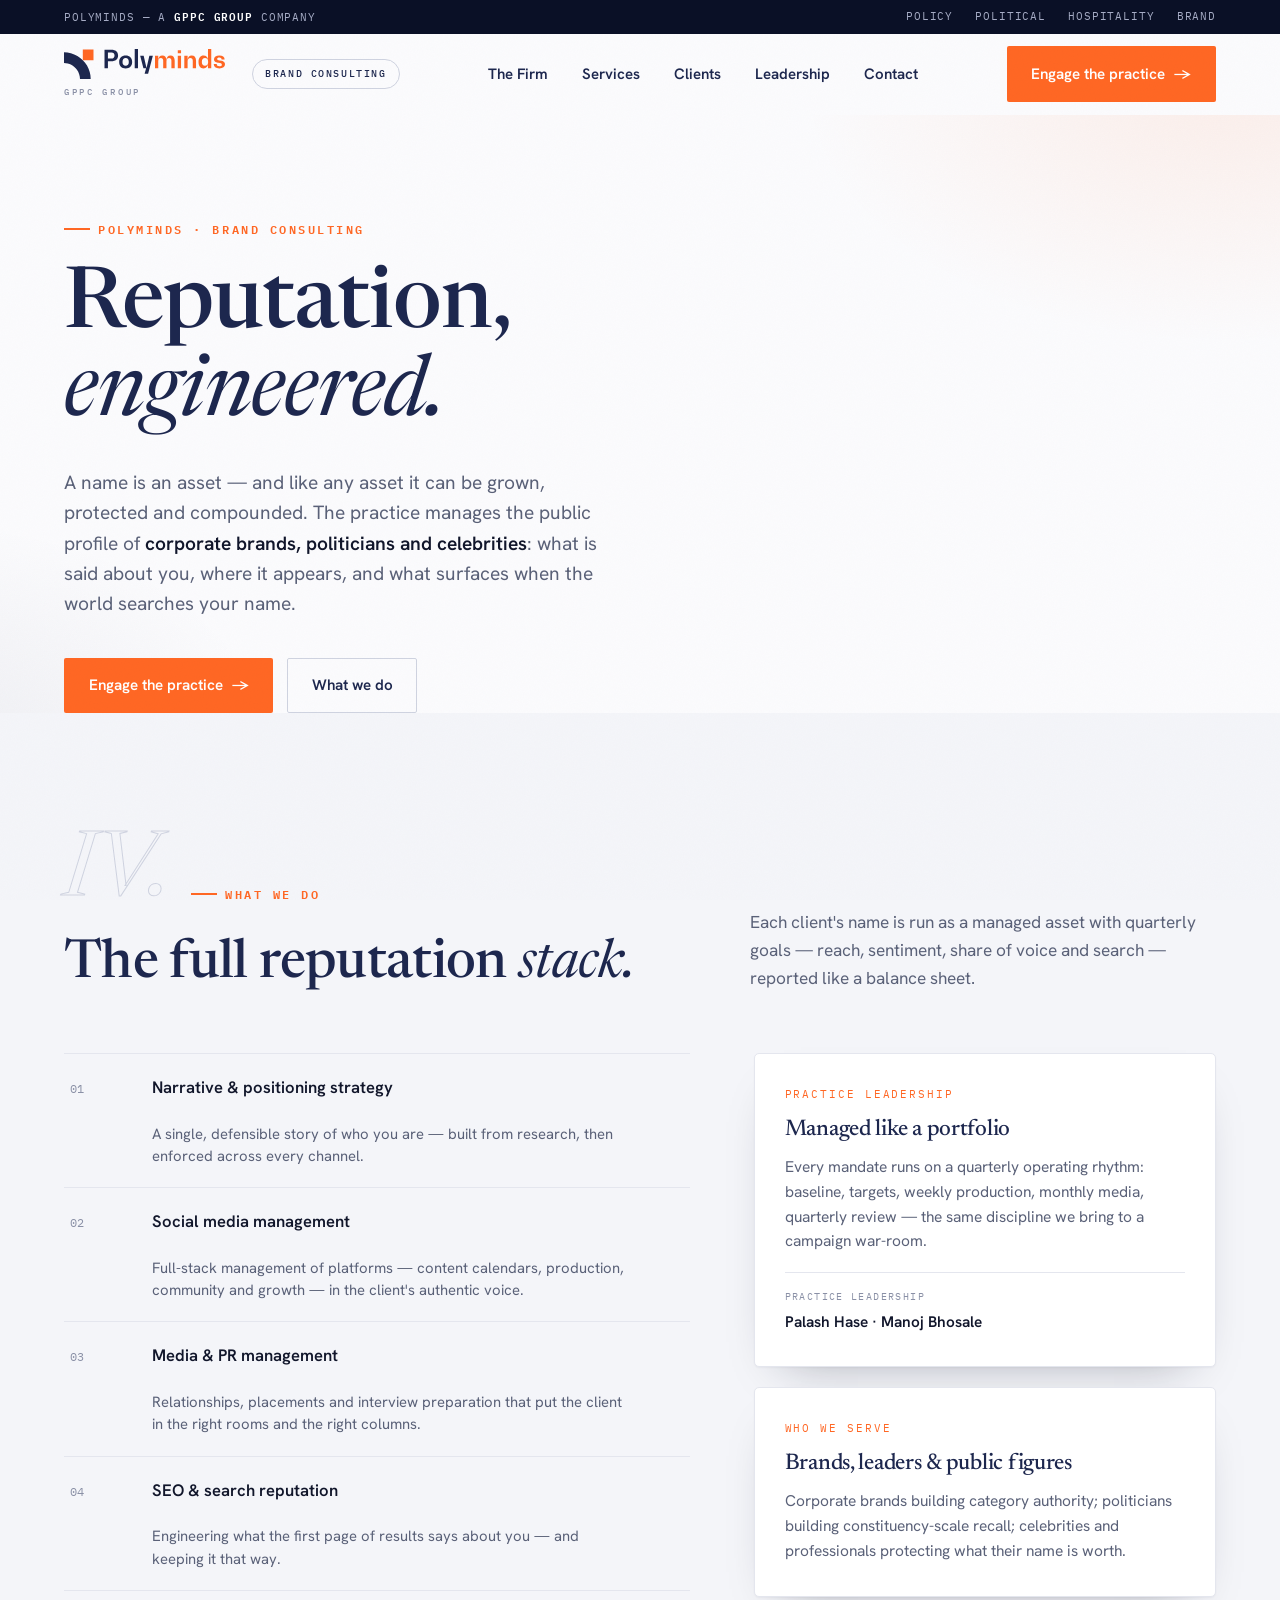
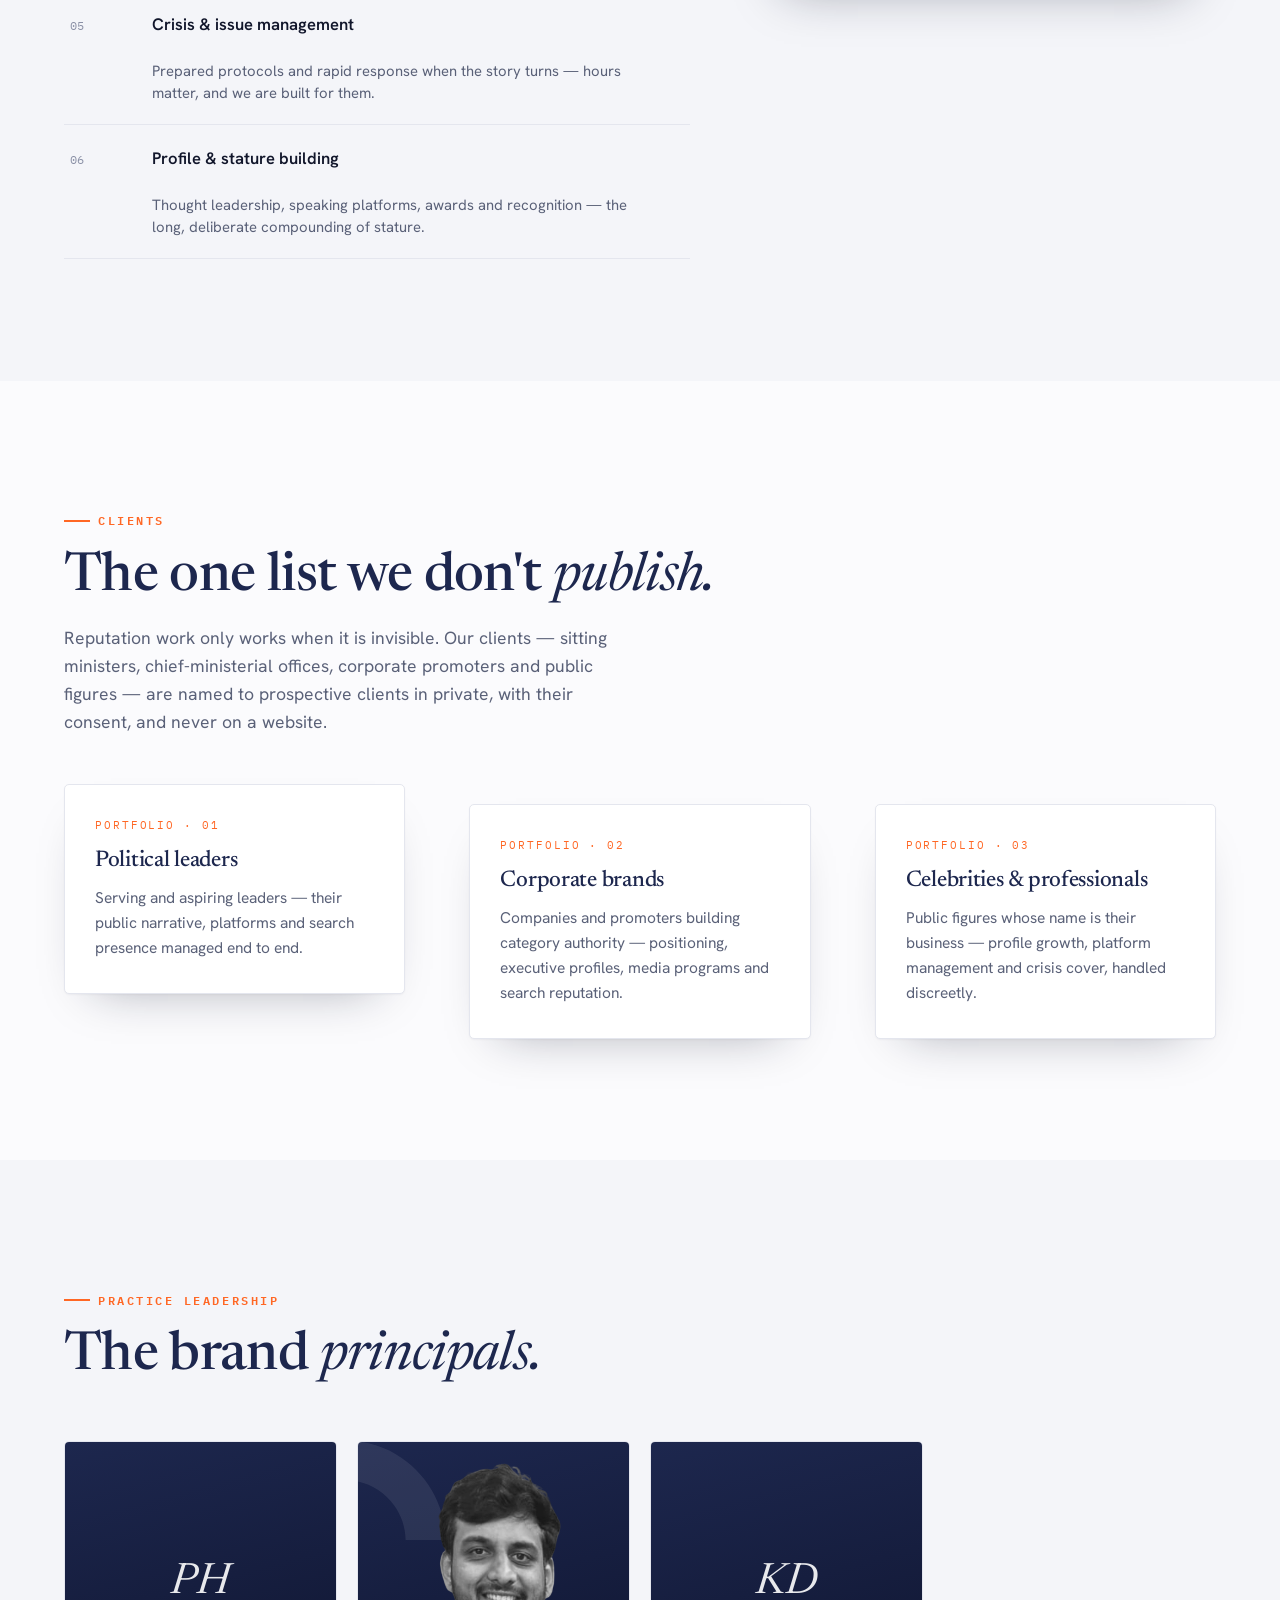
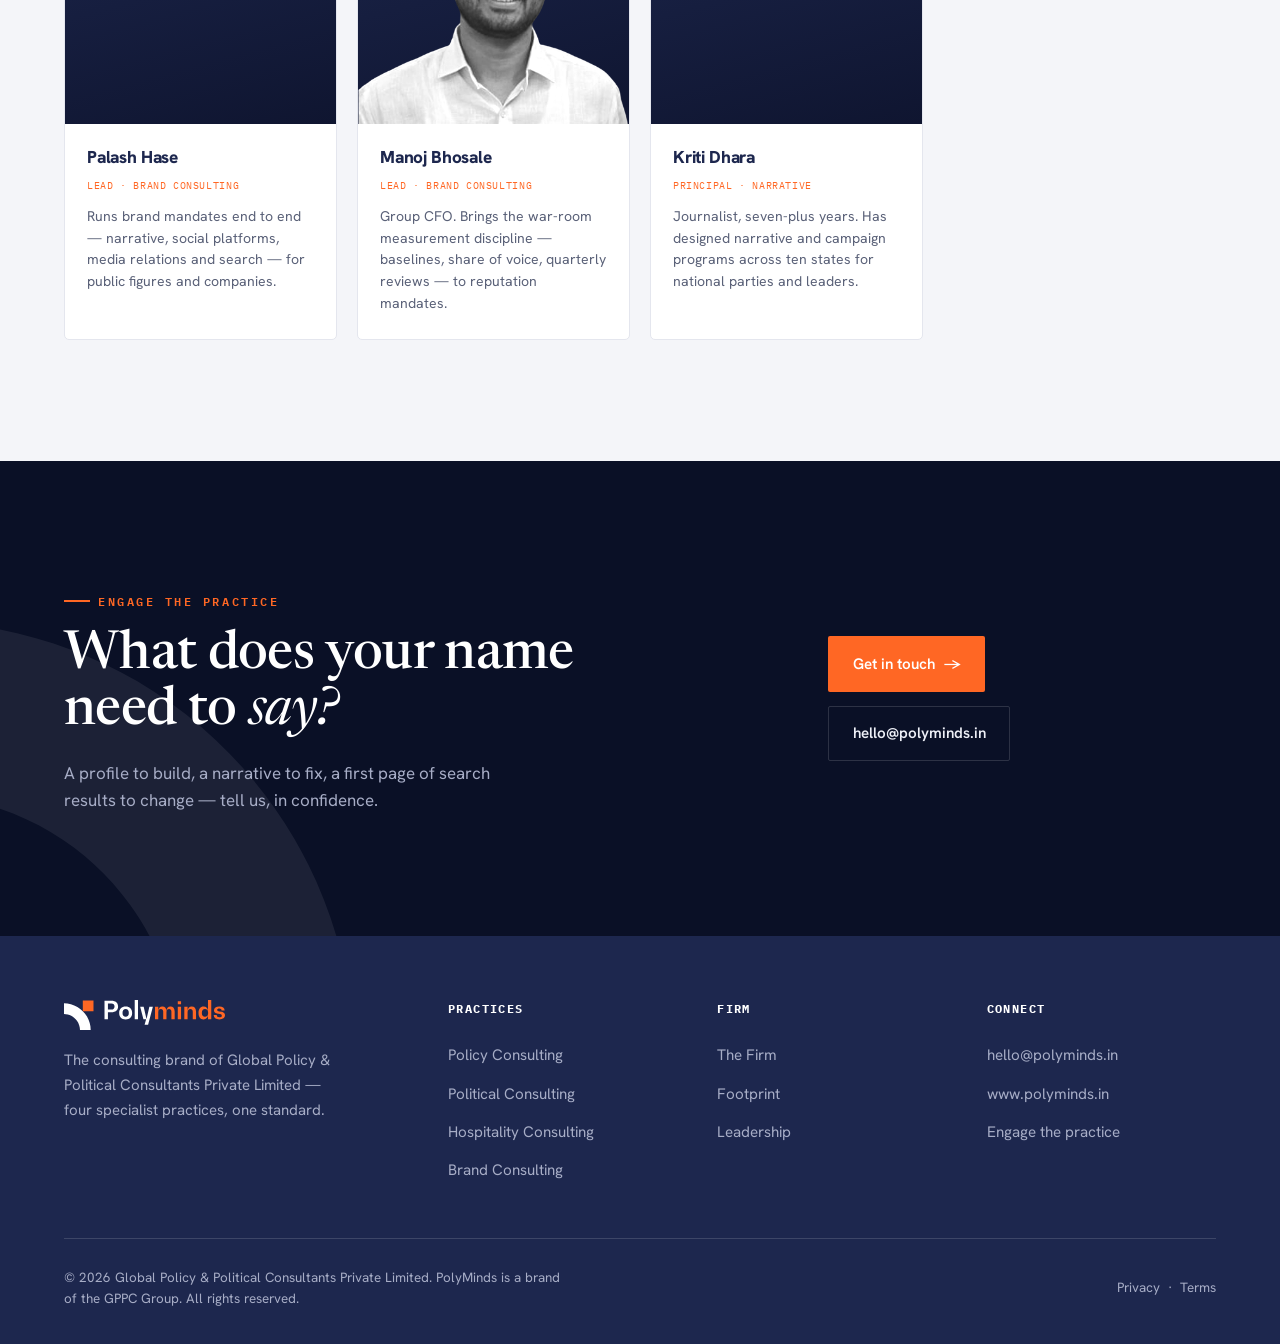
==== commit 1b40593a: "Update brand.html" ====
--- a/brand.html
+++ b/brand.html
@@ -103,7 +103,7 @@
             <span class="ac-k">Practice leadership</span>
             <h3>Managed like a portfolio</h3>
             <p>Every mandate runs on a quarterly operating rhythm: baseline, targets, weekly production, monthly media, quarterly review — the same discipline we bring to a campaign war-room.</p>
-            <div class="who"><div class="lbl">Practice leadership</div><div class="nm">Palash · Manoj Bhosale</div></div>
+            <div class="who"><div class="lbl">Practice leadership</div><div class="nm">Palash Hase · Manoj Bhosale</div></div>
           </div>
           <div class="aside-card reveal" style="transition-delay:.18s">
             <span class="ac-k">Who we serve</span>
@@ -126,7 +126,7 @@
         <div class="aside-card reveal">
           <span class="ac-k">Portfolio · 01</span>
           <h3>Political leaders</h3>
-          <p>Serving and aspiring leaders — including brand strategy run for a sitting Chief Minister's office — managed from narrative to search.</p>
+          <p>Serving and aspiring leaders — their public narrative, platforms and search presence managed end to end.</p>
         </div>
         <div class="aside-card reveal" style="transition-delay:.08s">
           <span class="ac-k">Portfolio · 02</span>
@@ -150,9 +150,9 @@
       </div>
       <div class="tgrid">
         <div class="tmember reveal">
-          <div class="pic"><div class="mono-av" aria-hidden="true">P</div></div>
+          <div class="pic"><div class="mono-av" aria-hidden="true">PH</div></div>
           <div class="tinfo">
-            <div class="nm">Palash</div>
+            <div class="nm">Palash Hase</div>
             <div class="rl">Lead · Brand Consulting</div>
             <p class="bio">Runs brand mandates end to end — narrative, social platforms, media relations and search — for public figures and companies.</p>
           </div>
@@ -163,14 +163,6 @@
             <div class="nm">Manoj Bhosale</div>
             <div class="rl">Lead · Brand Consulting</div>
             <p class="bio">Group CFO. Brings the war-room measurement discipline — baselines, share of voice, quarterly reviews — to reputation mandates.</p>
-          </div>
-        </div>
-        <div class="tmember reveal" style="transition-delay:.12s">
-          <div class="pic"><div class="mono-av" aria-hidden="true">AS</div></div>
-          <div class="tinfo">
-            <div class="nm">Abjit Singh</div>
-            <div class="rl">Principal · Brand Strategy</div>
-            <p class="bio">B.Tech + MBA, ten-plus years. Managed the office of ex-CM Captain Amarinder Singh; brand strategy for the Delhi CM since 2026.</p>
           </div>
         </div>
         <div class="tmember reveal" style="transition-delay:.18s">
--- a/styles.css
+++ b/styles.css
@@ -293,3 +293,10 @@
   *{animation:none!important;transition:none!important;scroll-behavior:auto!important}
   .reveal,.hero [data-load]{opacity:1!important;transform:none!important}
 }
+
+/* AUTHENTIC LOGO LOCKUP */
+.brand .lockup{display:flex;flex-direction:column;gap:6px}
+.brand .logo{height:30px;width:auto;display:block}
+.brand .grp{margin-top:0}
+footer .brand .logo{height:30px}
+.m-menu .logo{height:26px;width:auto;display:block}
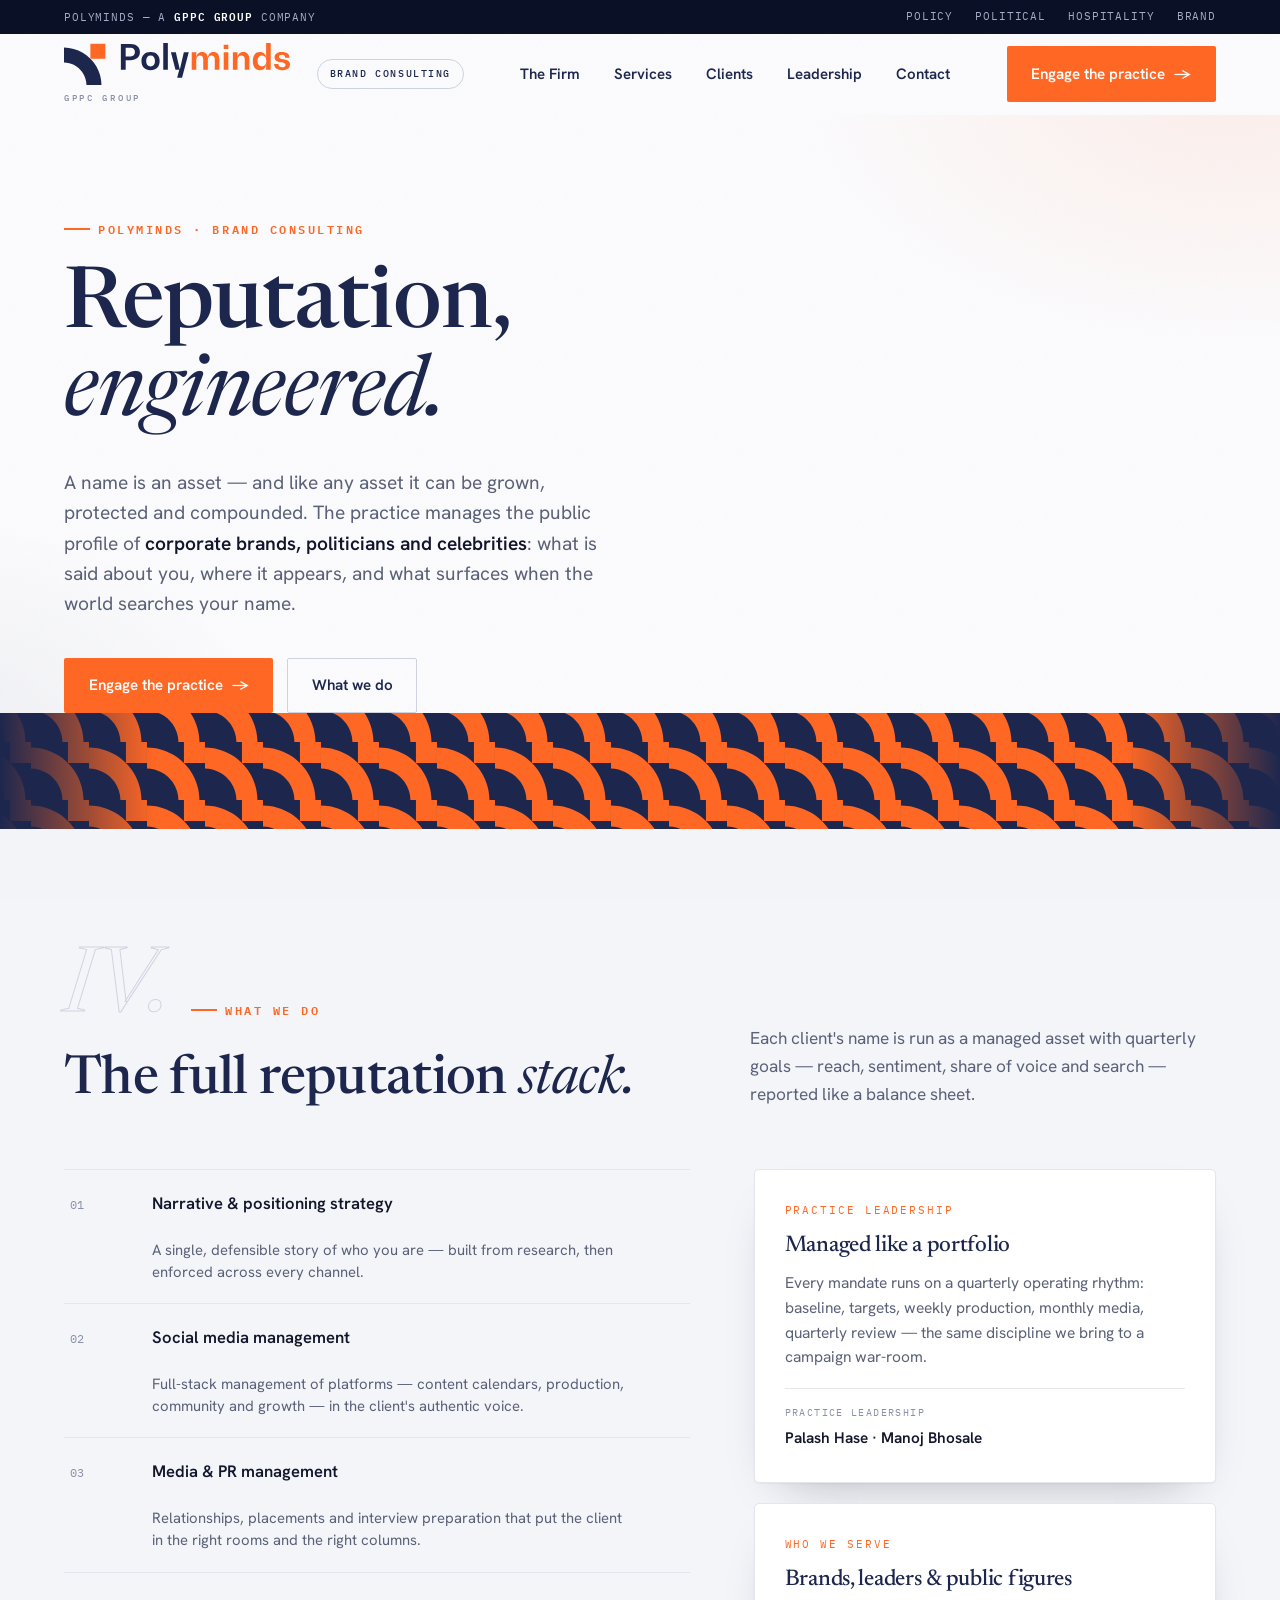
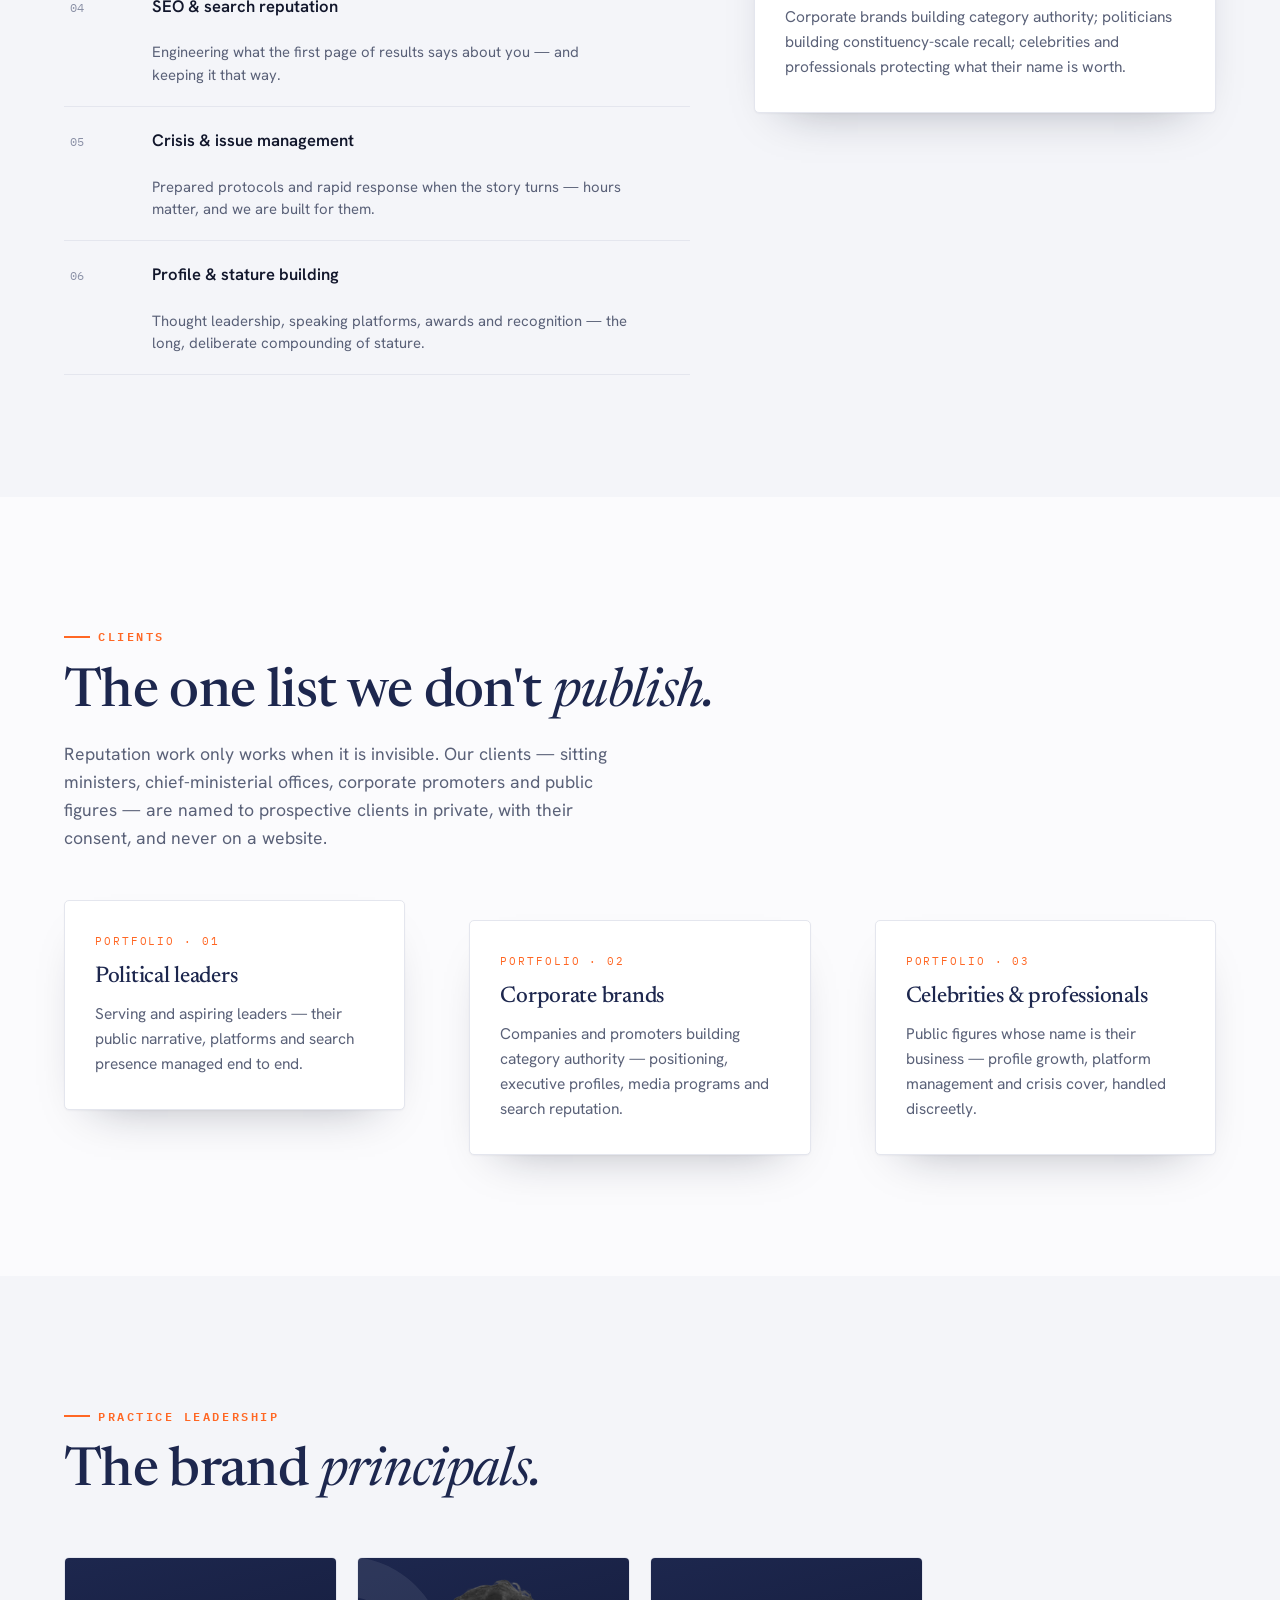
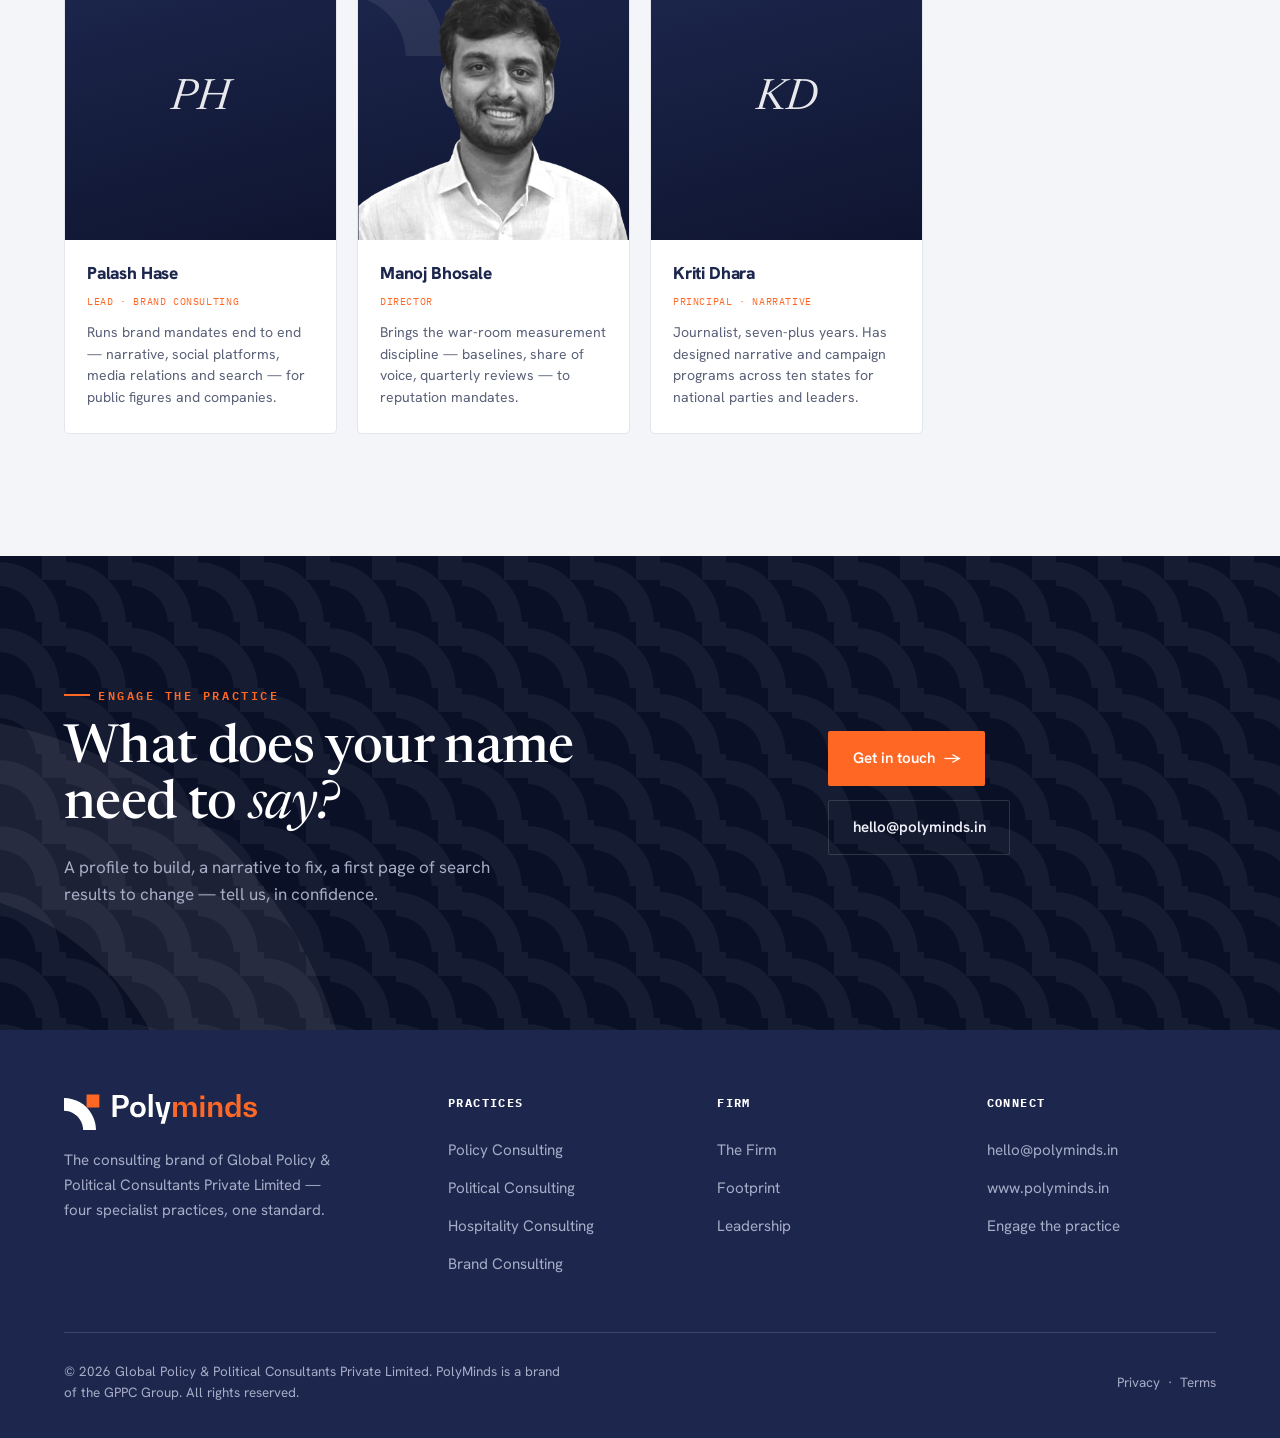
==== commit ca0480b9: "Update brand.html" ====
--- a/brand.html
+++ b/brand.html
@@ -80,6 +80,7 @@
     </div>
   </section>
 
+  <div class="motif-band" aria-hidden="true"></div>
   <section id="services" class="chapter alt">
     <div class="wrap">
       <div class="ch-head">
@@ -161,8 +162,8 @@
           <div class="pic"><svg class="wm" viewBox="0 0 110.8 110.8"><path d="M0 50.54C19.46 50.93 37.3 60.34 48.57 76 55.88 86.15 59.86 98.22 60.06 110.73L100.19 110.73C100.03 93.06 95.31 75.84 86.37 60.57 77.62 45.64 65.11 33.09 50.17 24.31 35.15 15.49 17.41 10.58 0 10.41Z" fill="#fff"/></svg><img src="assets/manoj.png" alt="Manoj Bhosale" loading="lazy"/></div>
           <div class="tinfo">
             <div class="nm">Manoj Bhosale</div>
-            <div class="rl">Lead · Brand Consulting</div>
-            <p class="bio">Group CFO. Brings the war-room measurement discipline — baselines, share of voice, quarterly reviews — to reputation mandates.</p>
+            <div class="rl">Director</div>
+            <p class="bio">Brings the war-room measurement discipline — baselines, share of voice, quarterly reviews — to reputation mandates.</p>
           </div>
         </div>
         <div class="tmember reveal" style="transition-delay:.18s">
--- a/styles.css
+++ b/styles.css
@@ -288,6 +288,7 @@
   .foot-top{grid-template-columns:1fr}
   .hero{padding-top:80px}
   .hero.sub{padding-top:64px}
+  .brand .logo{height:34px}
 }
 @media (prefers-reduced-motion:reduce){
   *{animation:none!important;transition:none!important;scroll-behavior:auto!important}
@@ -296,7 +297,15 @@
 
 /* AUTHENTIC LOGO LOCKUP */
 .brand .lockup{display:flex;flex-direction:column;gap:6px}
-.brand .logo{height:30px;width:auto;display:block}
+.brand .logo{height:42px;width:auto;display:block}
 .brand .grp{margin-top:0}
-footer .brand .logo{height:30px}
-.m-menu .logo{height:26px;width:auto;display:block}
+footer .brand .logo{height:36px}
+.m-menu .logo{height:30px;width:auto;display:block}
+
+/* SIGNATURE ARC+SQUARE PATTERN — brand motif */
+.motif-band{height:clamp(84px,10vw,116px);background-color:var(--navy);background-image:url("data:image/svg+xml,%3Csvg%20xmlns%3D'http%3A%2F%2Fwww.w3.org%2F2000%2Fsvg'%20viewBox%3D'0%200%20110.8%20110.8'%20width%3D'110.8'%20height%3D'110.8'%3E%3Cpath%20d%3D'M0%2050.54C19.46%2050.93%2037.3%2060.34%2048.57%2076%2055.88%2086.15%2059.86%2098.22%2060.06%20110.73L100.19%20110.73C100.03%2093.06%2095.31%2075.84%2086.37%2060.57%2077.62%2045.64%2065.11%2033.09%2050.17%2024.31%2035.15%2015.49%2017.41%2010.58%200%2010.41Z'%20fill%3D'%23FF6724'%2F%3E%3Crect%20x%3D'70.58'%20y%3D'0'%20width%3D'40.13'%20height%3D'40.13'%20fill%3D'%23FF6724'%2F%3E%3C%2Fsvg%3E");background-size:58px 58px;background-position:center;position:relative}
+.motif-band::after{content:"";position:absolute;inset:0;background:linear-gradient(90deg,var(--navy),transparent 12%,transparent 88%,var(--navy))}
+.cta{background-color:var(--navy-1000);background-image:url("data:image/svg+xml,%3Csvg%20xmlns%3D'http%3A%2F%2Fwww.w3.org%2F2000%2Fsvg'%20viewBox%3D'0%200%20110.8%20110.8'%20width%3D'110.8'%20height%3D'110.8'%3E%3Cpath%20d%3D'M0%2050.54C19.46%2050.93%2037.3%2060.34%2048.57%2076%2055.88%2086.15%2059.86%2098.22%2060.06%20110.73L100.19%20110.73C100.03%2093.06%2095.31%2075.84%2086.37%2060.57%2077.62%2045.64%2065.11%2033.09%2050.17%2024.31%2035.15%2015.49%2017.41%2010.58%200%2010.41Z'%20fill%3D'%23FFFFFF'%20fill-opacity%3D'0.05'%2F%3E%3Crect%20x%3D'70.58'%20y%3D'0'%20width%3D'40.13'%20height%3D'40.13'%20fill%3D'%23FFFFFF'%20fill-opacity%3D'0.05'%2F%3E%3C%2Fsvg%3E");background-size:66px 66px}
+.firm{position:relative}
+.firm .fmark{position:absolute;right:-40px;bottom:-40px;width:340px;opacity:.05;pointer-events:none}
+@media (max-width:560px){.motif-band{background-size:46px 46px}}
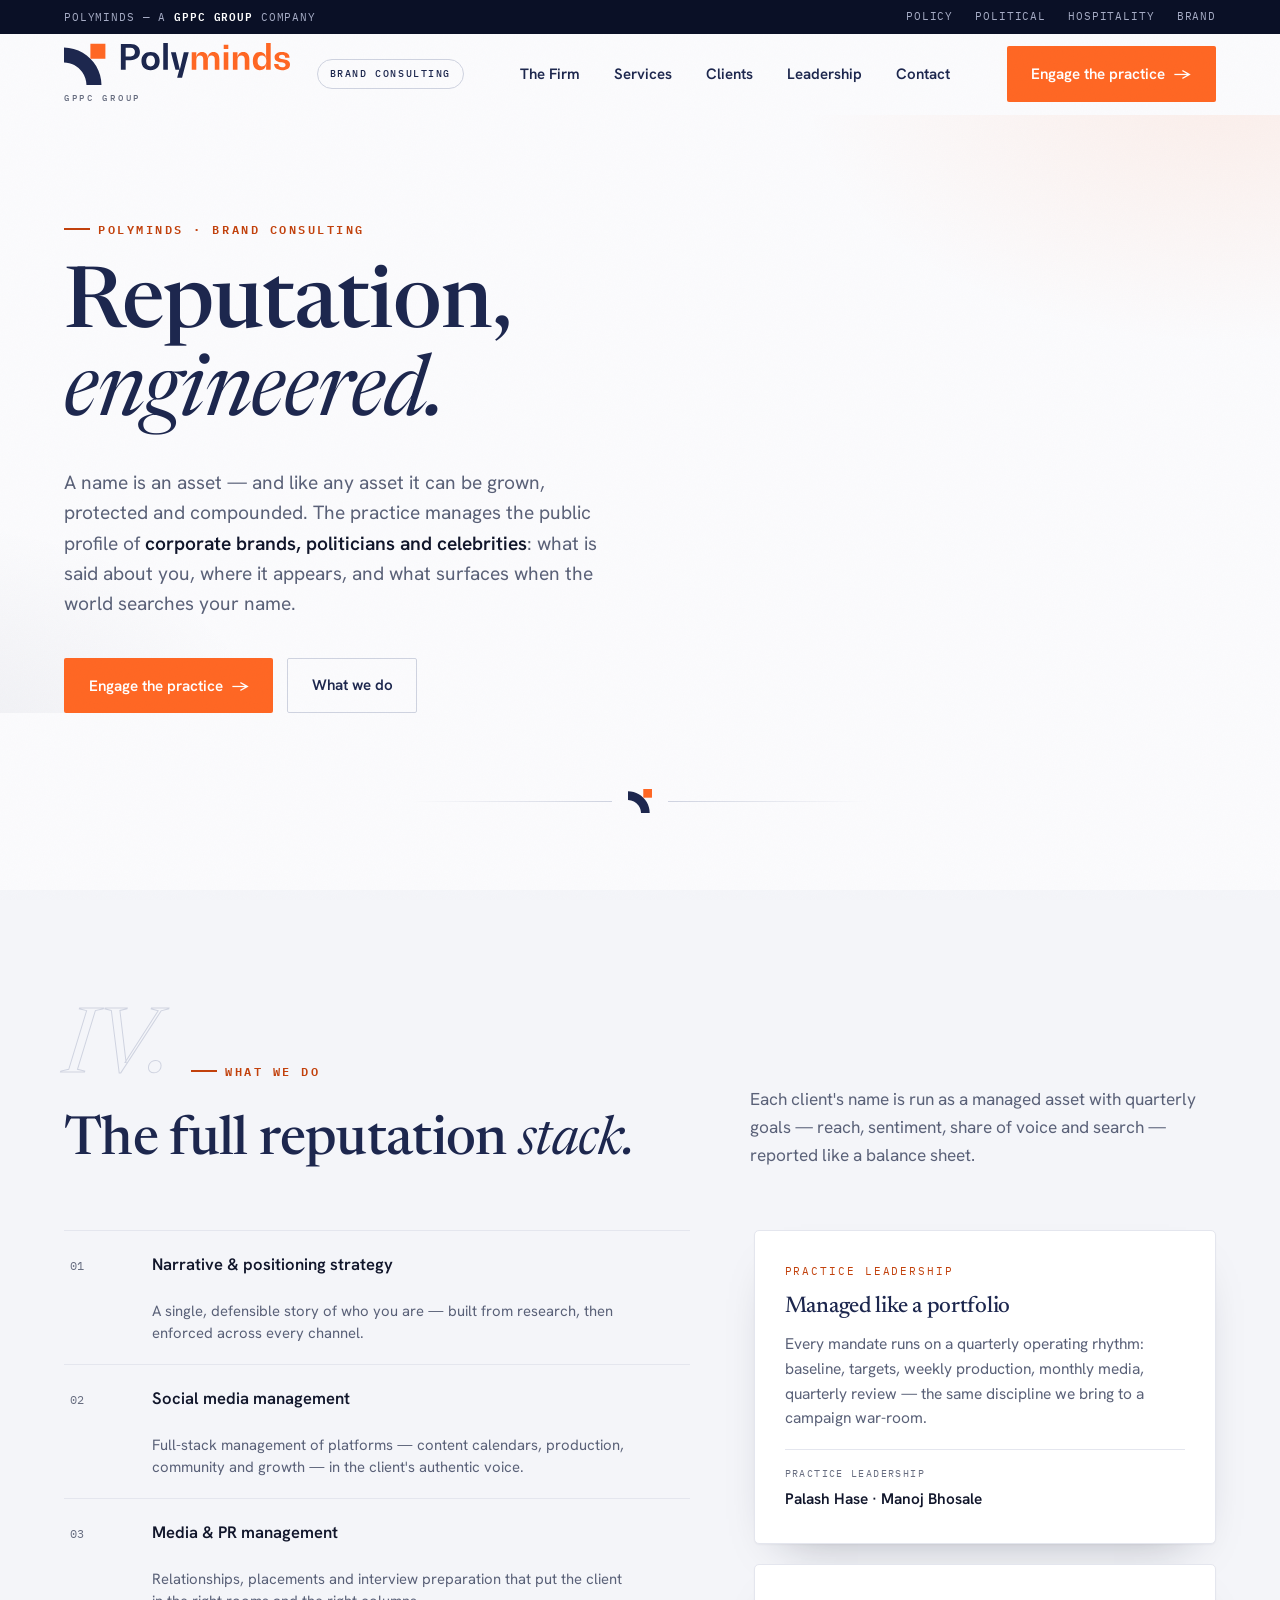
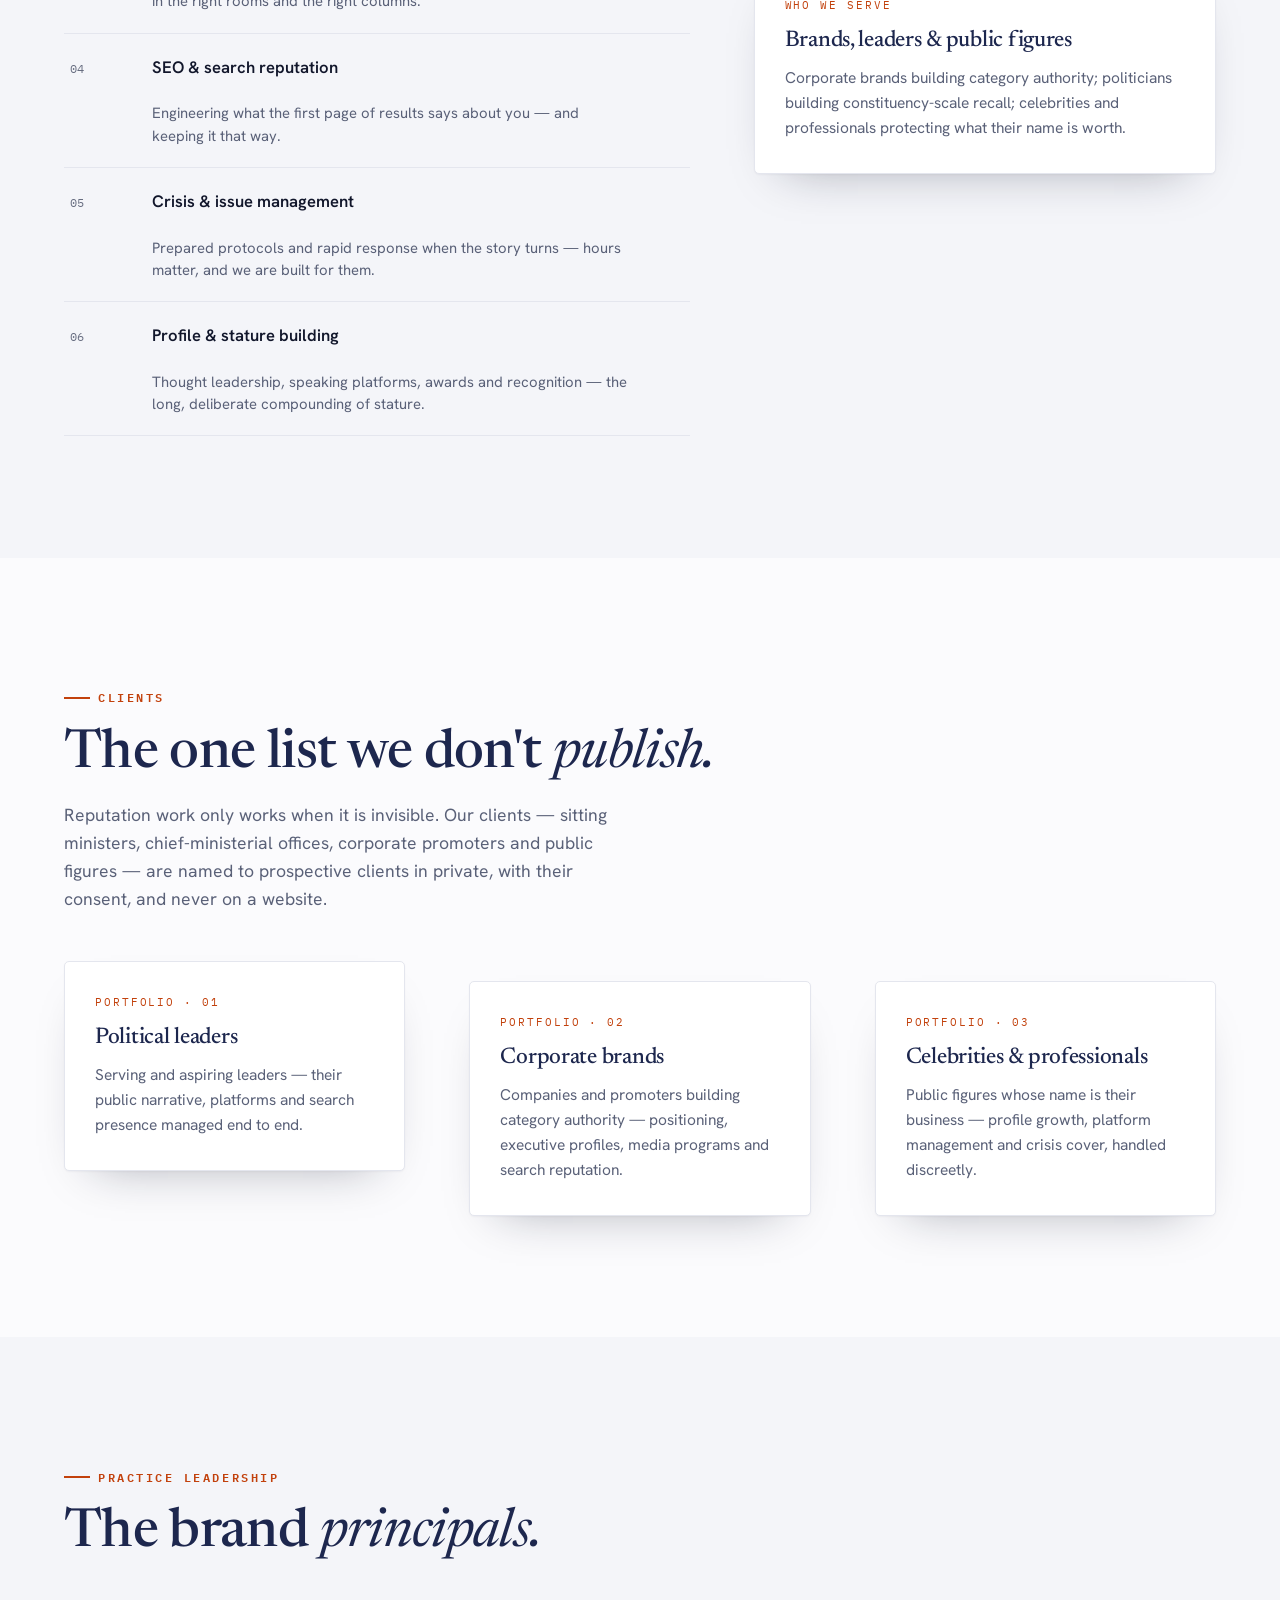
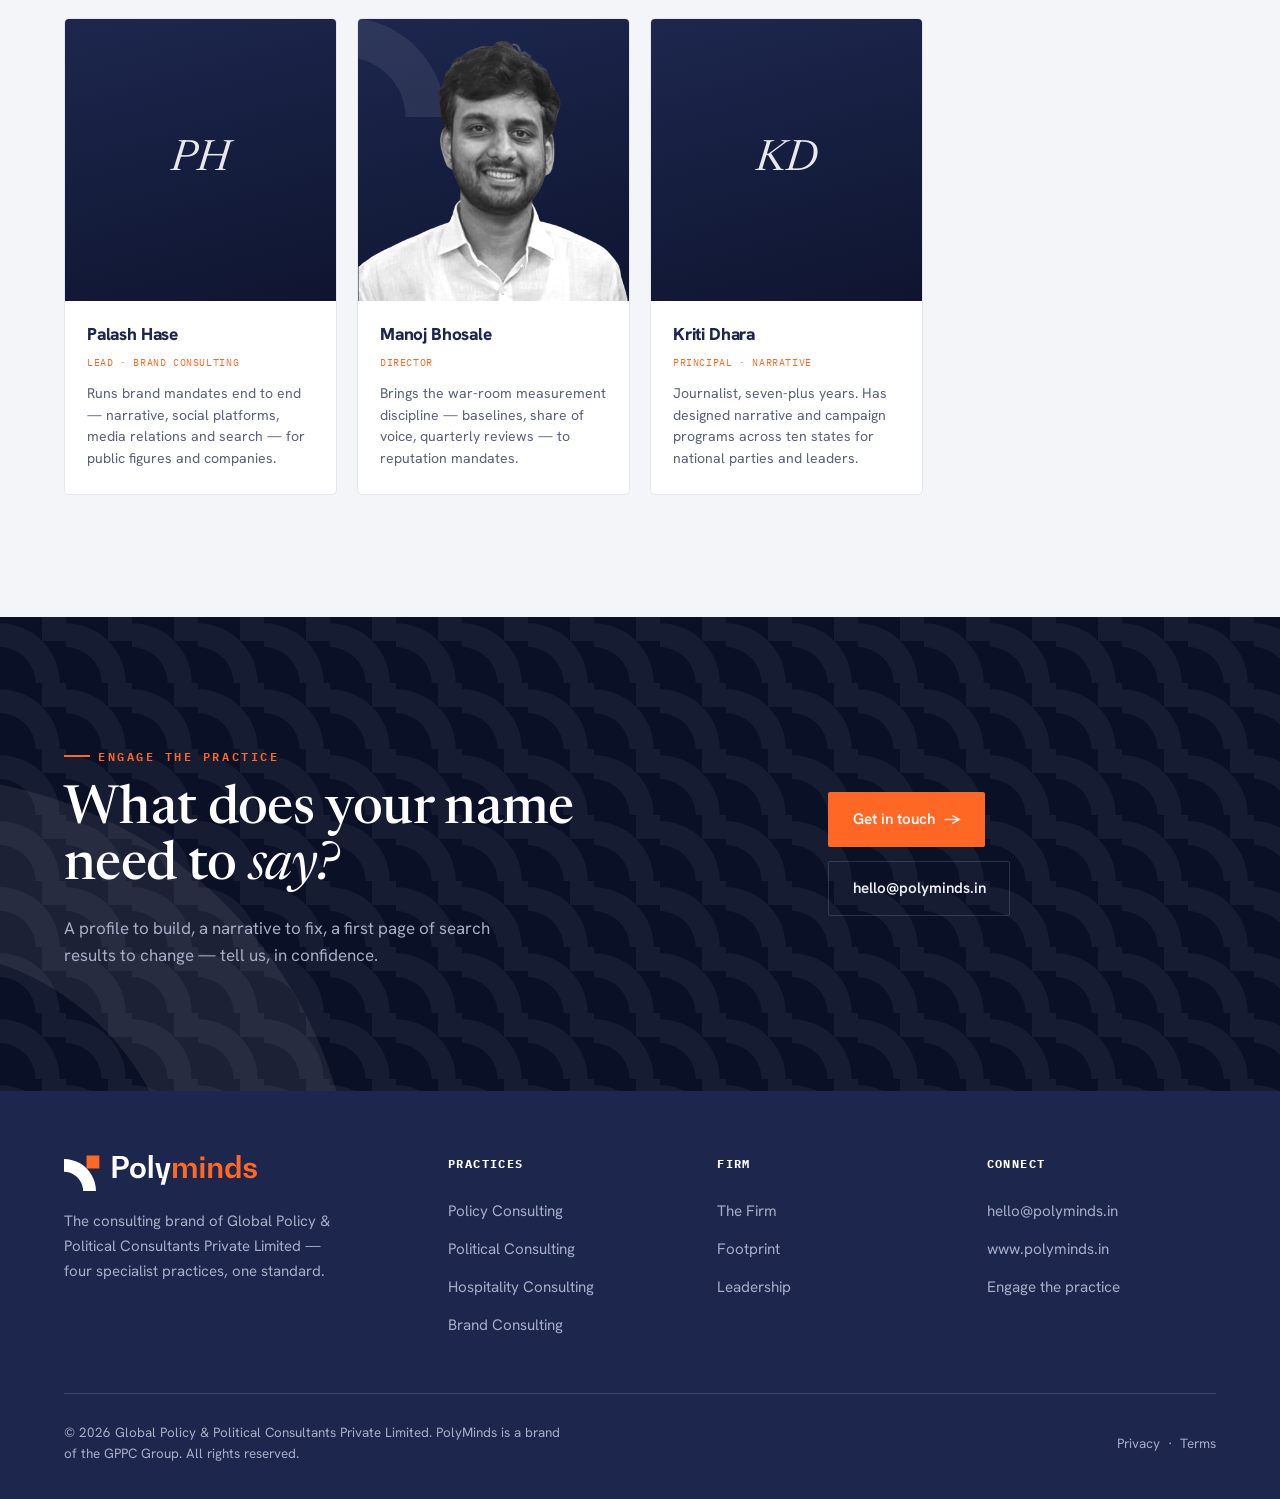
==== commit 990ebdb2: "Update brand.html" ====
--- a/brand.html
+++ b/brand.html
@@ -5,6 +5,22 @@
 <meta name="viewport" content="width=device-width, initial-scale=1" />
 <title>PolyMinds Brand Consulting — Reputation, engineered</title>
 <meta name="description" content="PolyMinds Brand Consulting manages the public profile of corporate brands, politicians and celebrities — narrative, social media, media relations, SEO and crisis management." />
+
+<link rel="icon" href="assets/favicon.svg" type="image/svg+xml" />
+<meta name="theme-color" content="#1D274E" />
+<link rel="canonical" href="https://polyminds.in/brand.html" />
+<meta property="og:type" content="website" />
+<meta property="og:site_name" content="PolyMinds — GPPC Group" />
+<meta property="og:title" content="PolyMinds Brand Consulting — Reputation, engineered" />
+<meta property="og:description" content="PolyMinds Brand Consulting manages the public profile of corporate brands, politicians and celebrities — narrative, social media, media relations, SEO and crisis management." />
+<meta property="og:url" content="https://polyminds.in/brand.html" />
+<meta property="og:image" content="https://polyminds.in/assets/og.png" />
+<meta property="og:image:width" content="1200" />
+<meta property="og:image:height" content="630" />
+<meta name="twitter:card" content="summary_large_image" />
+<meta name="twitter:title" content="PolyMinds Brand Consulting — Reputation, engineered" />
+<meta name="twitter:description" content="PolyMinds Brand Consulting manages the public profile of corporate brands, politicians and celebrities — narrative, social media, media relations, SEO and crisis management." />
+<meta name="twitter:image" content="https://polyminds.in/assets/og.png" />
 
 <link rel="preconnect" href="https://fonts.googleapis.com" />
 <link rel="preconnect" href="https://fonts.gstatic.com" crossorigin />
--- a/styles.css
+++ b/styles.css
@@ -1,8 +1,8 @@
 /* PolyMinds — GPPC Group · shared design system */
 :root{
   --navy:#1D274E; --navy-700:#161e3c; --navy-900:#0f1530; --navy-1000:#0a1026;
-  --orange:#FF6724; --orange-600:#ec5410; --orange-soft:rgba(255,103,36,.08);
-  --ink:#11162b; --muted:#5a6178; --muted-2:#8a90a6; --line:#e4e6ee; --line-strong:#cfd3e0;
+  --orange:#FF6724; --orange-600:#ec5410; --orange-soft:rgba(255,103,36,.08); --orange-ink:#C2410C;
+  --ink:#11162b; --muted:#5a6178; --muted-2:#676d80; --line:#e4e6ee; --line-strong:#cfd3e0;
   --paper:#fbfbfd; --paper-2:#f4f5f9; --white:#fff;
   --on-navy:#eef0f7; --on-navy-muted:#a7adc6; --line-navy:rgba(255,255,255,.14);
   --serif:'Newsreader',Georgia,serif; --sans:'Hanken Grotesk',system-ui,sans-serif; --mono:'IBM Plex Mono',ui-monospace,monospace;
@@ -23,8 +23,9 @@
 
 .wrap{max-width:var(--maxw);margin-inline:auto;padding-inline:var(--gut)}
 .mono{font-family:var(--mono);font-weight:500;font-variant-numeric:tabular-nums}
-.eyebrow{font-family:var(--mono);font-weight:600;font-size:.72rem;letter-spacing:.22em;text-transform:uppercase;color:var(--orange);display:inline-flex;align-items:center;gap:.7em}
-.eyebrow::before{content:"";width:26px;height:2px;background:var(--orange)}
+.eyebrow{font-family:var(--mono);font-weight:600;font-size:.72rem;letter-spacing:.22em;text-transform:uppercase;color:var(--orange-ink);display:inline-flex;align-items:center;gap:.7em}
+.eyebrow::before{content:"";width:26px;height:2px;background:currentColor}
+.verticals .eyebrow,.chapter.dark .eyebrow,.cta .eyebrow{color:var(--orange)}
 h1,h2,h3{font-family:var(--serif);font-weight:500;line-height:1.04;letter-spacing:-.012em;color:var(--navy)}
 .serif-i{font-style:italic;font-weight:400}
 
@@ -92,7 +93,7 @@
 .hled{padding:30px 28px 40px;border-left:1px solid var(--line)}
 .hled:first-child{border-left:0;padding-left:0}
 .hled .num{font-family:var(--serif);font-size:clamp(2rem,3.4vw,2.9rem);color:var(--navy);line-height:1;letter-spacing:-.02em}
-.hled .num em{color:var(--orange);font-style:normal}
+.hled .num em{color:var(--orange-ink);font-style:normal}
 .hled .lb{color:var(--muted);margin-top:10px;font-size:.9rem;max-width:22ch;line-height:1.45}
 
 section{padding-block:clamp(76px,9.5vw,136px)}
@@ -104,13 +105,13 @@
 .firm-grid{display:grid;grid-template-columns:.9fr 1.4fr;gap:64px;align-items:start}
 .firm-left h2{font-size:var(--t2);margin-top:20px}
 .firm-copy{font-family:var(--serif);font-size:clamp(1.25rem,1.9vw,1.6rem);line-height:1.55;color:var(--ink);font-weight:400}
-.firm-copy .dc{float:left;font-family:var(--serif);font-size:4.6em;line-height:.78;padding:.06em .12em 0 0;color:var(--orange);font-weight:500}
+.firm-copy .dc{float:left;font-family:var(--serif);font-size:4.6em;line-height:.78;padding:.06em .12em 0 0;color:var(--orange-ink);font-weight:500}
 .firm-copy p+p{margin-top:1.2em}
 .firm-copy em{font-style:italic;color:var(--navy)}
 .firm-tenets{display:grid;grid-template-columns:repeat(3,1fr);gap:0;margin-top:64px;border-top:1px solid var(--line)}
 .tenet{padding:30px 30px 6px;border-left:1px solid var(--line)}
 .tenet:first-child{border-left:0;padding-left:0}
-.tenet .tn{font-family:var(--mono);font-size:.72rem;color:var(--orange);letter-spacing:.14em}
+.tenet .tn{font-family:var(--mono);font-size:.72rem;color:var(--orange-ink);letter-spacing:.14em}
 .tenet h3{font-size:1.35rem;margin-top:12px}
 .tenet p{color:var(--muted);margin-top:10px;font-size:.97rem;line-height:1.6}
 
@@ -159,7 +160,8 @@
 
 .aside-card{border:1px solid var(--line);background:var(--white);border-radius:5px;padding:32px 30px;box-shadow:var(--shadow-card)}
 .aside-card+.aside-card{margin-top:20px}
-.aside-card .ac-k{font-family:var(--mono);font-size:.66rem;letter-spacing:.18em;text-transform:uppercase;color:var(--orange);margin-bottom:14px;display:block}
+.aside-card .ac-k{font-family:var(--mono);font-size:.66rem;letter-spacing:.18em;text-transform:uppercase;color:var(--orange-ink);margin-bottom:14px;display:block}
+.chapter.dark .aside-card .ac-k{color:var(--orange)}
 .aside-card h3{font-size:1.42rem;line-height:1.15}
 .aside-card p{color:var(--muted);margin-top:12px;font-size:.97rem;line-height:1.6}
 .aside-card p b{color:var(--ink)}
@@ -194,7 +196,7 @@
 .fp-grid{display:grid;grid-template-columns:repeat(5,1fr);gap:0;margin-top:56px;border-top:1px solid var(--line-strong)}
 .fp-col{padding:28px 26px 10px;border-left:1px solid var(--line)}
 .fp-col:first-child{border-left:0;padding-left:0}
-.fp-col h4{font-family:var(--mono);font-size:.68rem;letter-spacing:.18em;text-transform:uppercase;color:var(--orange);margin-bottom:16px}
+.fp-col h4{font-family:var(--mono);font-size:.68rem;letter-spacing:.18em;text-transform:uppercase;color:var(--orange-ink);margin-bottom:16px}
 .fp-col ul{list-style:none}
 .fp-col li{font-weight:600;font-size:.96rem;color:var(--ink);padding:7px 0;border-bottom:1px dashed var(--line);letter-spacing:-.005em}
 .fp-col li:last-child{border-bottom:0}
@@ -205,7 +207,7 @@
 .e-cell:hover{background:var(--white)}
 .e-cell .enm{font-family:var(--serif);font-size:1.28rem;color:var(--navy);line-height:1.2;letter-spacing:-.01em}
 .e-cell .erl{font-family:var(--mono);font-size:.66rem;letter-spacing:.1em;text-transform:uppercase;color:var(--muted-2);margin-top:9px}
-.e-cell .erl b{color:var(--orange);font-weight:600}
+.e-cell .erl b{color:var(--orange-ink);font-weight:600}
 
 .team{background:var(--paper-2)}
 .tgrid{display:grid;grid-template-columns:repeat(4,1fr);gap:20px;margin-top:56px}
@@ -241,8 +243,8 @@
 .foot-bottom{display:flex;justify-content:space-between;align-items:center;flex-wrap:wrap;gap:16px;padding-top:28px;font-size:.84rem}
 .foot-bottom .legal{max-width:64ch;line-height:1.6}
 
-.reveal{opacity:0;transform:translateY(24px);transition:opacity .8s var(--ease),transform .8s var(--ease)}
-.reveal.in{opacity:1;transform:none}
+.reveal{opacity:0;transform:translateY(9px) scale(.994);filter:blur(5px);transition:opacity .8s var(--ease),transform .8s var(--ease),filter .8s var(--ease)}
+.reveal.in{opacity:1;transform:none;filter:none}
 .hero [data-load]{opacity:0;transform:translateY(26px);animation:rise .9s var(--ease) forwards}
 @keyframes rise{to{opacity:1;transform:none}}
 
@@ -292,7 +294,7 @@
 }
 @media (prefers-reduced-motion:reduce){
   *{animation:none!important;transition:none!important;scroll-behavior:auto!important}
-  .reveal,.hero [data-load]{opacity:1!important;transform:none!important}
+  .reveal,.hero [data-load]{opacity:1!important;transform:none!important;filter:none!important}
 }
 
 /* AUTHENTIC LOGO LOCKUP */
@@ -302,10 +304,12 @@
 footer .brand .logo{height:36px}
 .m-menu .logo{height:30px;width:auto;display:block}
 
-/* SIGNATURE ARC+SQUARE PATTERN — brand motif */
-.motif-band{height:clamp(84px,10vw,116px);background-color:var(--navy);background-image:url("data:image/svg+xml,%3Csvg%20xmlns%3D'http%3A%2F%2Fwww.w3.org%2F2000%2Fsvg'%20viewBox%3D'0%200%20110.8%20110.8'%20width%3D'110.8'%20height%3D'110.8'%3E%3Cpath%20d%3D'M0%2050.54C19.46%2050.93%2037.3%2060.34%2048.57%2076%2055.88%2086.15%2059.86%2098.22%2060.06%20110.73L100.19%20110.73C100.03%2093.06%2095.31%2075.84%2086.37%2060.57%2077.62%2045.64%2065.11%2033.09%2050.17%2024.31%2035.15%2015.49%2017.41%2010.58%200%2010.41Z'%20fill%3D'%23FF6724'%2F%3E%3Crect%20x%3D'70.58'%20y%3D'0'%20width%3D'40.13'%20height%3D'40.13'%20fill%3D'%23FF6724'%2F%3E%3C%2Fsvg%3E");background-size:58px 58px;background-position:center;position:relative}
-.motif-band::after{content:"";position:absolute;inset:0;background:linear-gradient(90deg,var(--navy),transparent 12%,transparent 88%,var(--navy))}
+/* BRAND EMBLEM DIVIDER + subtle motifs */
+.motif-band{display:flex;align-items:center;justify-content:center;gap:56px;padding:clamp(52px,7vw,88px) var(--gut);background-image:url("data:image/svg+xml,%3Csvg%20xmlns%3D'http%3A%2F%2Fwww.w3.org%2F2000%2Fsvg'%20viewBox%3D'0%200%20110.8%20110.8'%20width%3D'110.8'%20height%3D'110.8'%3E%3Cpath%20d%3D'M0%2050.54C19.46%2050.93%2037.3%2060.34%2048.57%2076%2055.88%2086.15%2059.86%2098.22%2060.06%20110.73L100.19%20110.73C100.03%2093.06%2095.31%2075.84%2086.37%2060.57%2077.62%2045.64%2065.11%2033.09%2050.17%2024.31%2035.15%2015.49%2017.41%2010.58%200%2010.41Z'%20fill%3D'%231D274E'%2F%3E%3Crect%20x%3D'70.58'%20y%3D'0'%20width%3D'40.13'%20height%3D'40.13'%20fill%3D'%23FF6724'%2F%3E%3C%2Fsvg%3E");background-repeat:no-repeat;background-position:center;background-size:24px 24px}
+.motif-band::before,.motif-band::after{content:"";height:1px;width:min(200px,26vw)}
+.motif-band::before{background:linear-gradient(90deg,transparent,var(--line-strong))}
+.motif-band::after{background:linear-gradient(90deg,var(--line-strong),transparent)}
 .cta{background-color:var(--navy-1000);background-image:url("data:image/svg+xml,%3Csvg%20xmlns%3D'http%3A%2F%2Fwww.w3.org%2F2000%2Fsvg'%20viewBox%3D'0%200%20110.8%20110.8'%20width%3D'110.8'%20height%3D'110.8'%3E%3Cpath%20d%3D'M0%2050.54C19.46%2050.93%2037.3%2060.34%2048.57%2076%2055.88%2086.15%2059.86%2098.22%2060.06%20110.73L100.19%20110.73C100.03%2093.06%2095.31%2075.84%2086.37%2060.57%2077.62%2045.64%2065.11%2033.09%2050.17%2024.31%2035.15%2015.49%2017.41%2010.58%200%2010.41Z'%20fill%3D'%23FFFFFF'%20fill-opacity%3D'0.05'%2F%3E%3Crect%20x%3D'70.58'%20y%3D'0'%20width%3D'40.13'%20height%3D'40.13'%20fill%3D'%23FFFFFF'%20fill-opacity%3D'0.05'%2F%3E%3C%2Fsvg%3E");background-size:66px 66px}
 .firm{position:relative}
 .firm .fmark{position:absolute;right:-40px;bottom:-40px;width:340px;opacity:.05;pointer-events:none}
-@media (max-width:560px){.motif-band{background-size:46px 46px}}
+@media (max-width:560px){.motif-band{gap:34px;padding-block:44px;background-size:20px 20px}}
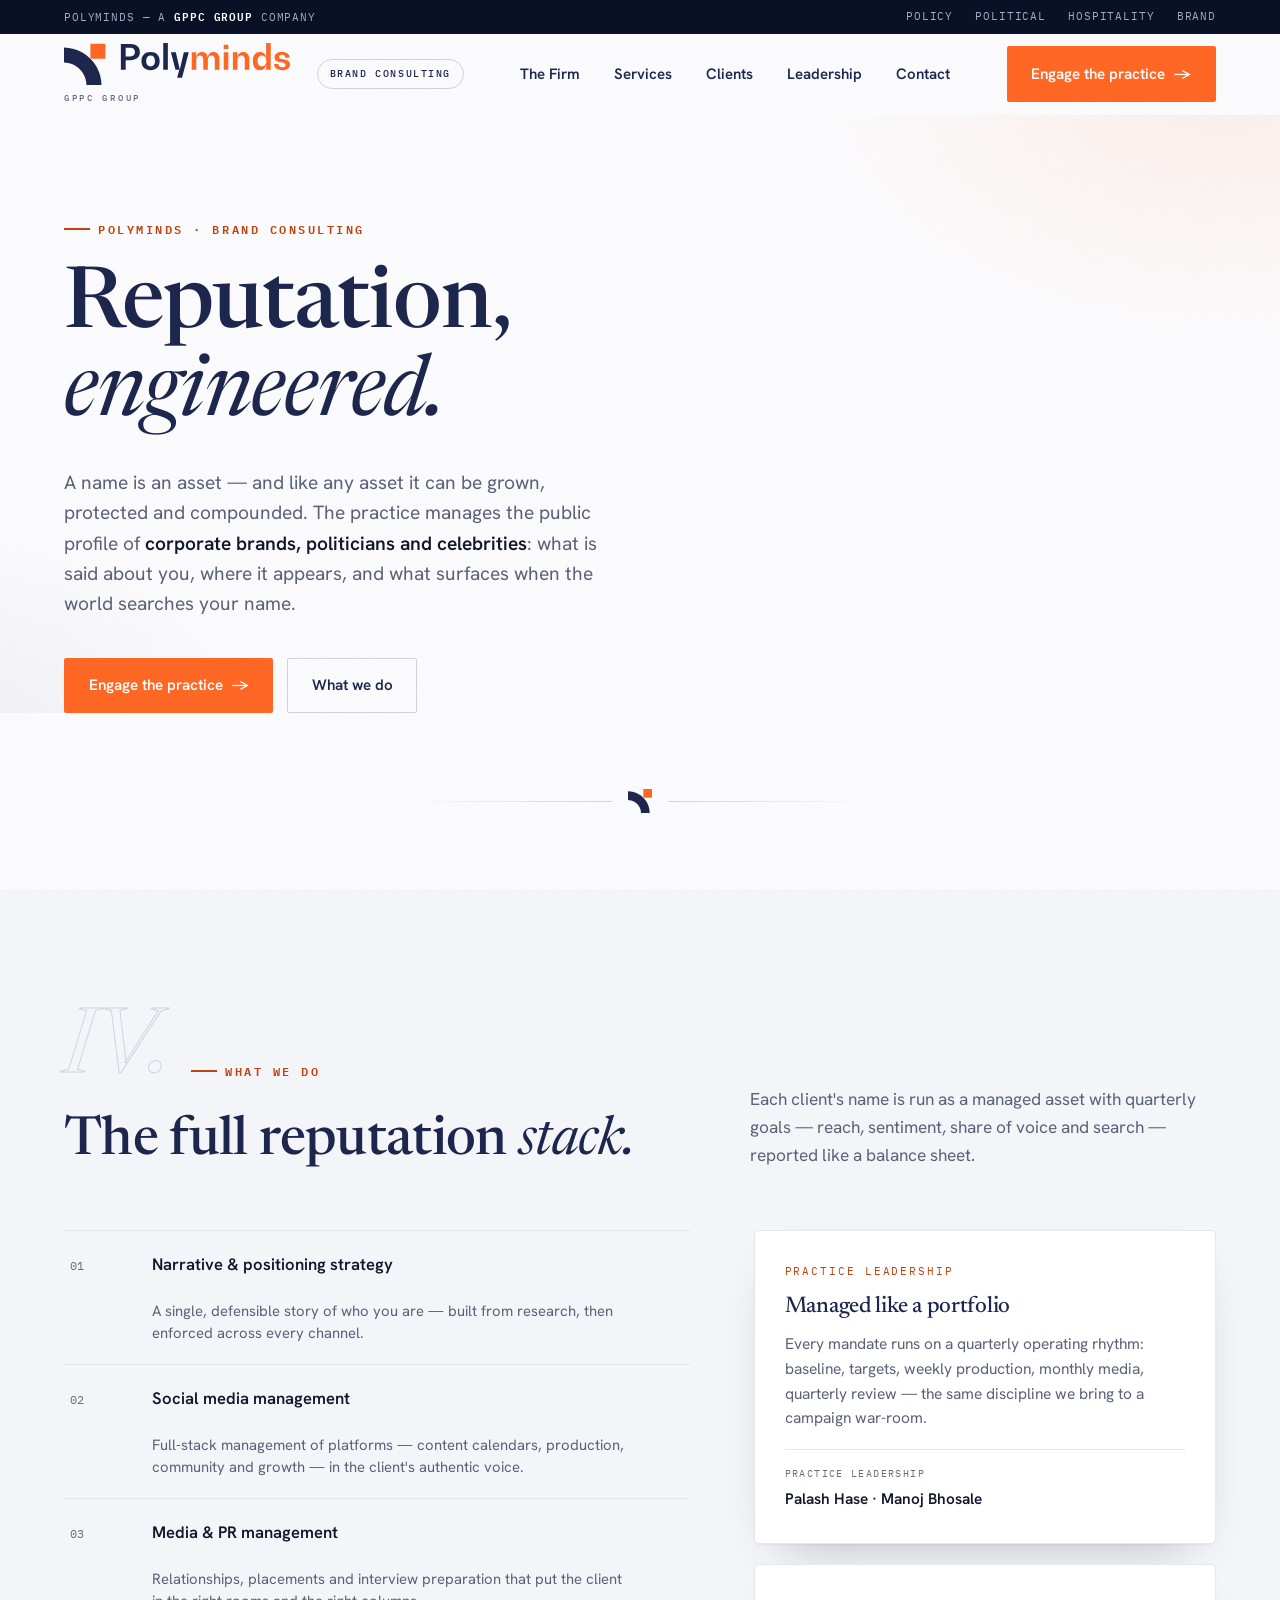
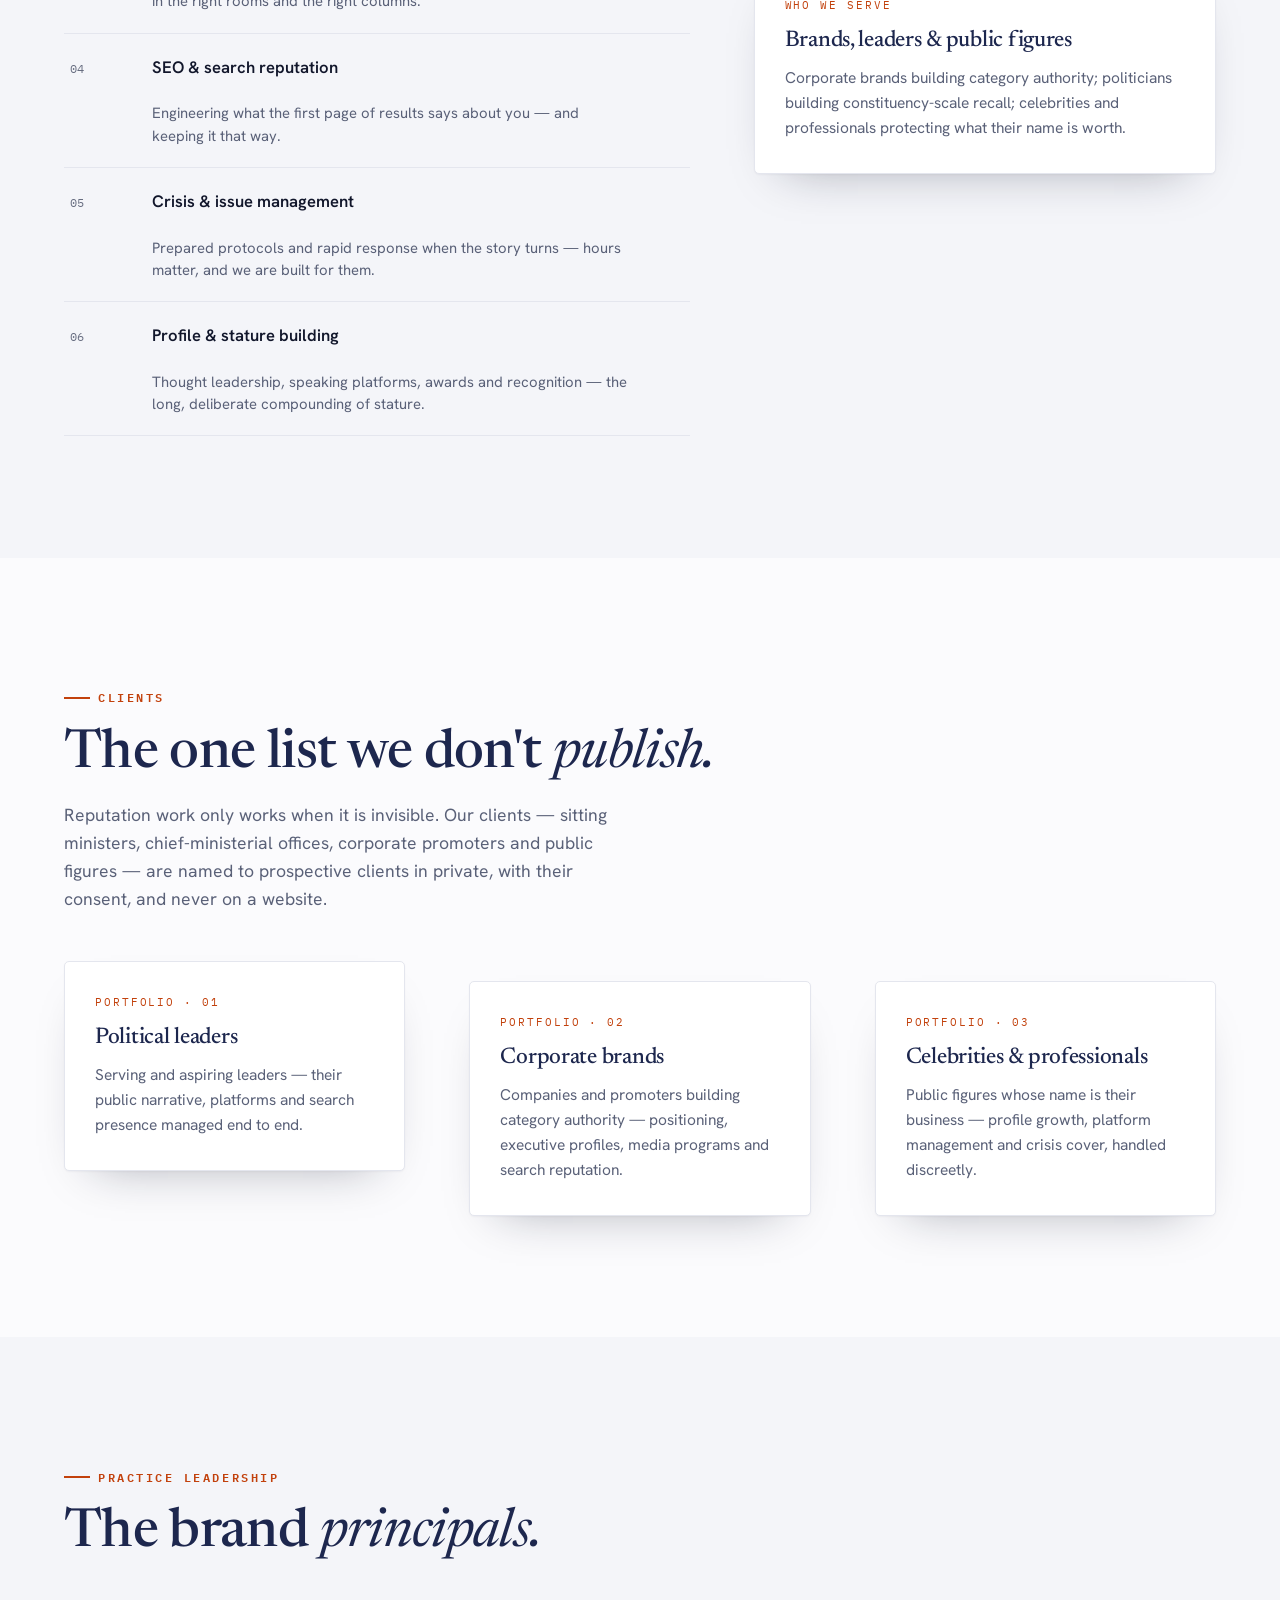
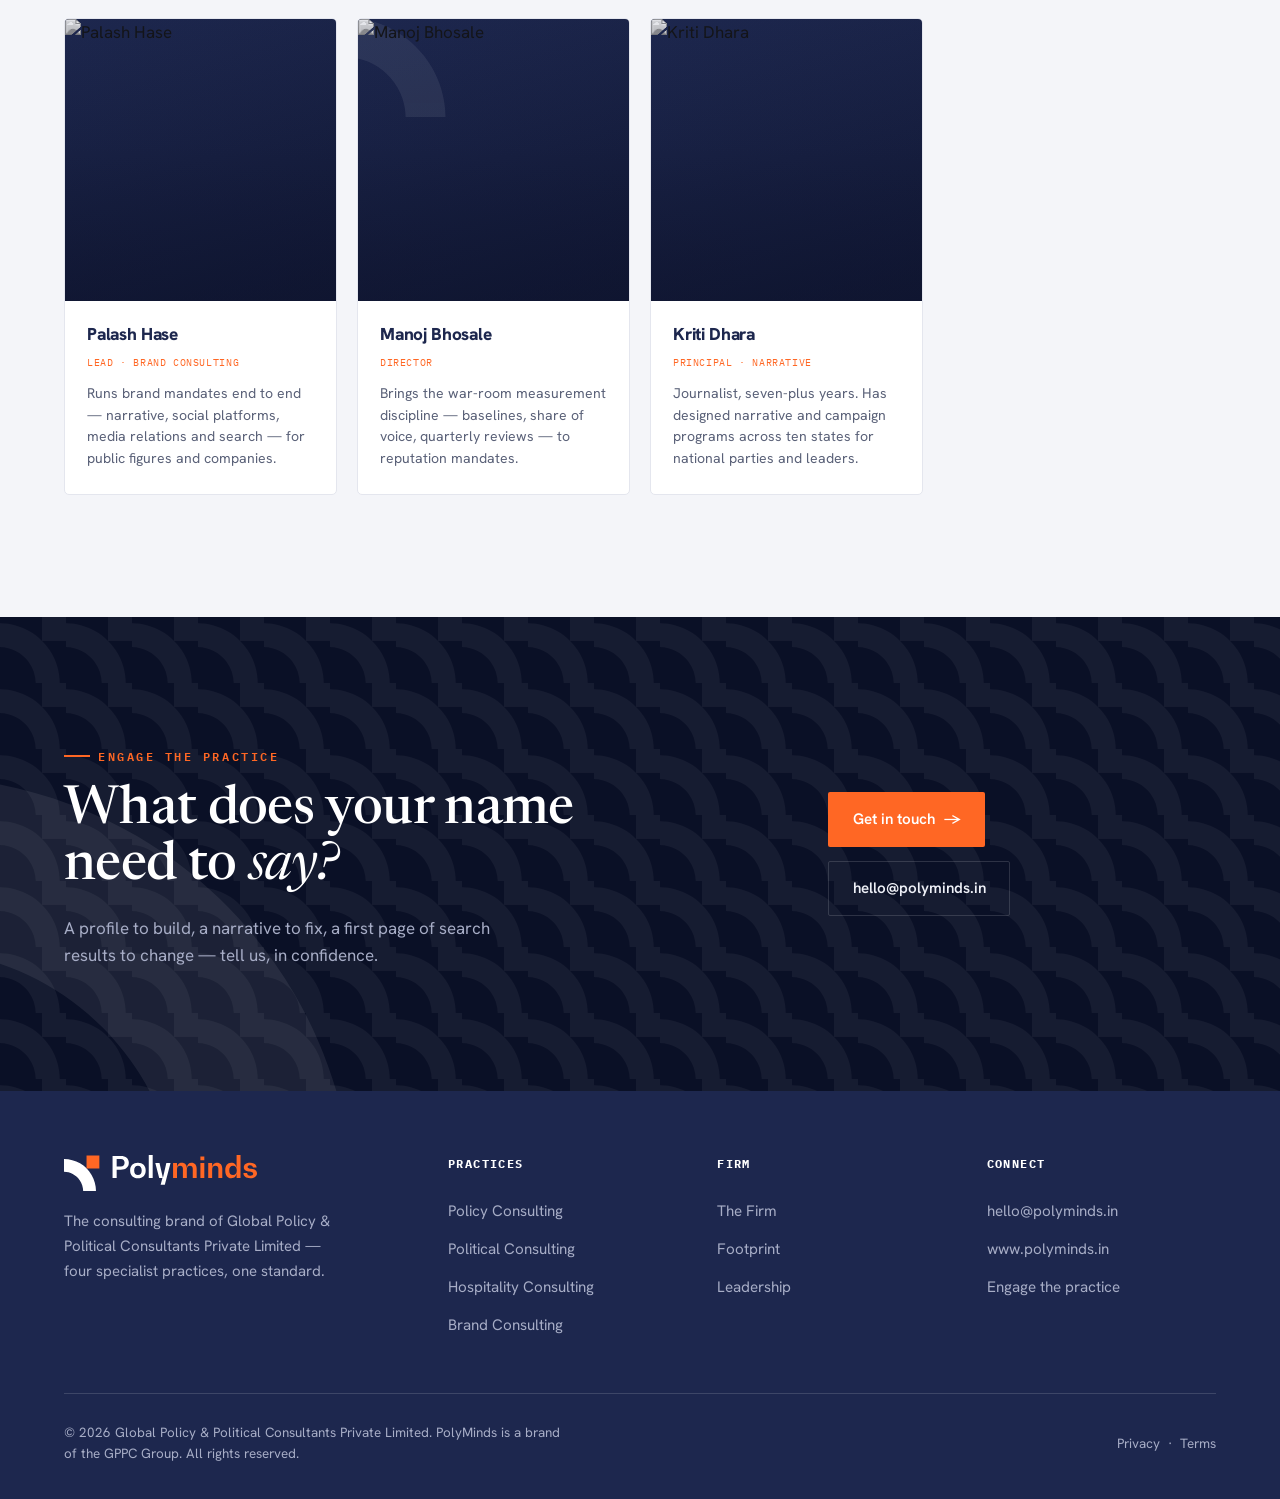
==== commit 97cdd956: "Update brand.html" ====
--- a/brand.html
+++ b/brand.html
@@ -167,7 +167,7 @@
       </div>
       <div class="tgrid">
         <div class="tmember reveal">
-          <div class="pic"><div class="mono-av" aria-hidden="true">PH</div></div>
+          <div class="pic"><img src="assets/palash.jpg" alt="Palash Hase" loading="lazy"/></div>
           <div class="tinfo">
             <div class="nm">Palash Hase</div>
             <div class="rl">Lead · Brand Consulting</div>
@@ -175,7 +175,7 @@
           </div>
         </div>
         <div class="tmember reveal" style="transition-delay:.06s">
-          <div class="pic"><svg class="wm" viewBox="0 0 110.8 110.8"><path d="M0 50.54C19.46 50.93 37.3 60.34 48.57 76 55.88 86.15 59.86 98.22 60.06 110.73L100.19 110.73C100.03 93.06 95.31 75.84 86.37 60.57 77.62 45.64 65.11 33.09 50.17 24.31 35.15 15.49 17.41 10.58 0 10.41Z" fill="#fff"/></svg><img src="assets/manoj.png" alt="Manoj Bhosale" loading="lazy"/></div>
+          <div class="pic"><svg class="wm" viewBox="0 0 110.8 110.8"><path d="M0 50.54C19.46 50.93 37.3 60.34 48.57 76 55.88 86.15 59.86 98.22 60.06 110.73L100.19 110.73C100.03 93.06 95.31 75.84 86.37 60.57 77.62 45.64 65.11 33.09 50.17 24.31 35.15 15.49 17.41 10.58 0 10.41Z" fill="#fff"/></svg><img src="assets/manoj.jpg" alt="Manoj Bhosale" loading="lazy"/></div>
           <div class="tinfo">
             <div class="nm">Manoj Bhosale</div>
             <div class="rl">Director</div>
@@ -183,7 +183,7 @@
           </div>
         </div>
         <div class="tmember reveal" style="transition-delay:.18s">
-          <div class="pic"><div class="mono-av" aria-hidden="true">KD</div></div>
+          <div class="pic"><img src="assets/kriti.jpg" alt="Kriti Dhara" loading="lazy"/></div>
           <div class="tinfo">
             <div class="nm">Kriti Dhara</div>
             <div class="rl">Principal · Narrative</div>
--- a/styles.css
+++ b/styles.css
@@ -214,10 +214,12 @@
 .tmember{display:flex;flex-direction:column;background:var(--white);border:1px solid var(--line);border-radius:5px;overflow:hidden;transition:transform .35s var(--ease),box-shadow .35s}
 .tmember:hover{transform:translateY(-5px);box-shadow:var(--shadow-card)}
 .tmember .pic{position:relative;aspect-ratio:1/1.04;background:linear-gradient(165deg,var(--navy) 0%,var(--navy-900) 100%);overflow:hidden}
-.tmember .pic::after{content:"";position:absolute;left:0;right:0;bottom:0;height:4px;background:var(--orange);transform:scaleX(0);transform-origin:left;transition:transform .4s var(--ease)}
+.tmember .pic::after{content:"";position:absolute;left:0;right:0;bottom:0;height:4px;background:var(--orange);transform:scaleX(0);transform-origin:left;transition:transform .4s var(--ease);z-index:3}
 .tmember:hover .pic::after{transform:scaleX(1)}
 .tmember .pic .wm{position:absolute;left:-12px;top:-12px;width:110px;opacity:.08}
-.tmember .pic img{position:absolute;bottom:0;left:50%;transform:translateX(-50%);height:98%;width:auto;object-fit:contain;object-position:bottom;filter:grayscale(1) contrast(1.05)}
+.tmember .pic img{position:absolute;inset:0;width:100%;height:100%;object-fit:cover;object-position:center 18%;filter:grayscale(1) contrast(1.04);z-index:1;transition:transform .5s var(--ease)}
+.tmember:hover .pic img{transform:scale(1.035)}
+.tmember .pic::before{content:"";position:absolute;inset:0;z-index:2;background:linear-gradient(180deg,rgba(29,39,78,.12) 0%,rgba(29,39,78,.04) 45%,rgba(15,21,48,.46) 100%);pointer-events:none}
 .tmember .pic .mono-av{position:absolute;inset:0;display:grid;place-items:center;font-family:var(--serif);font-style:italic;font-size:2.7rem;color:rgba(255,255,255,.9)}
 .tmember .tinfo{padding:20px 22px 24px}
 .tmember .nm{font-weight:800;font-size:1.08rem;color:var(--navy);letter-spacing:-.01em}
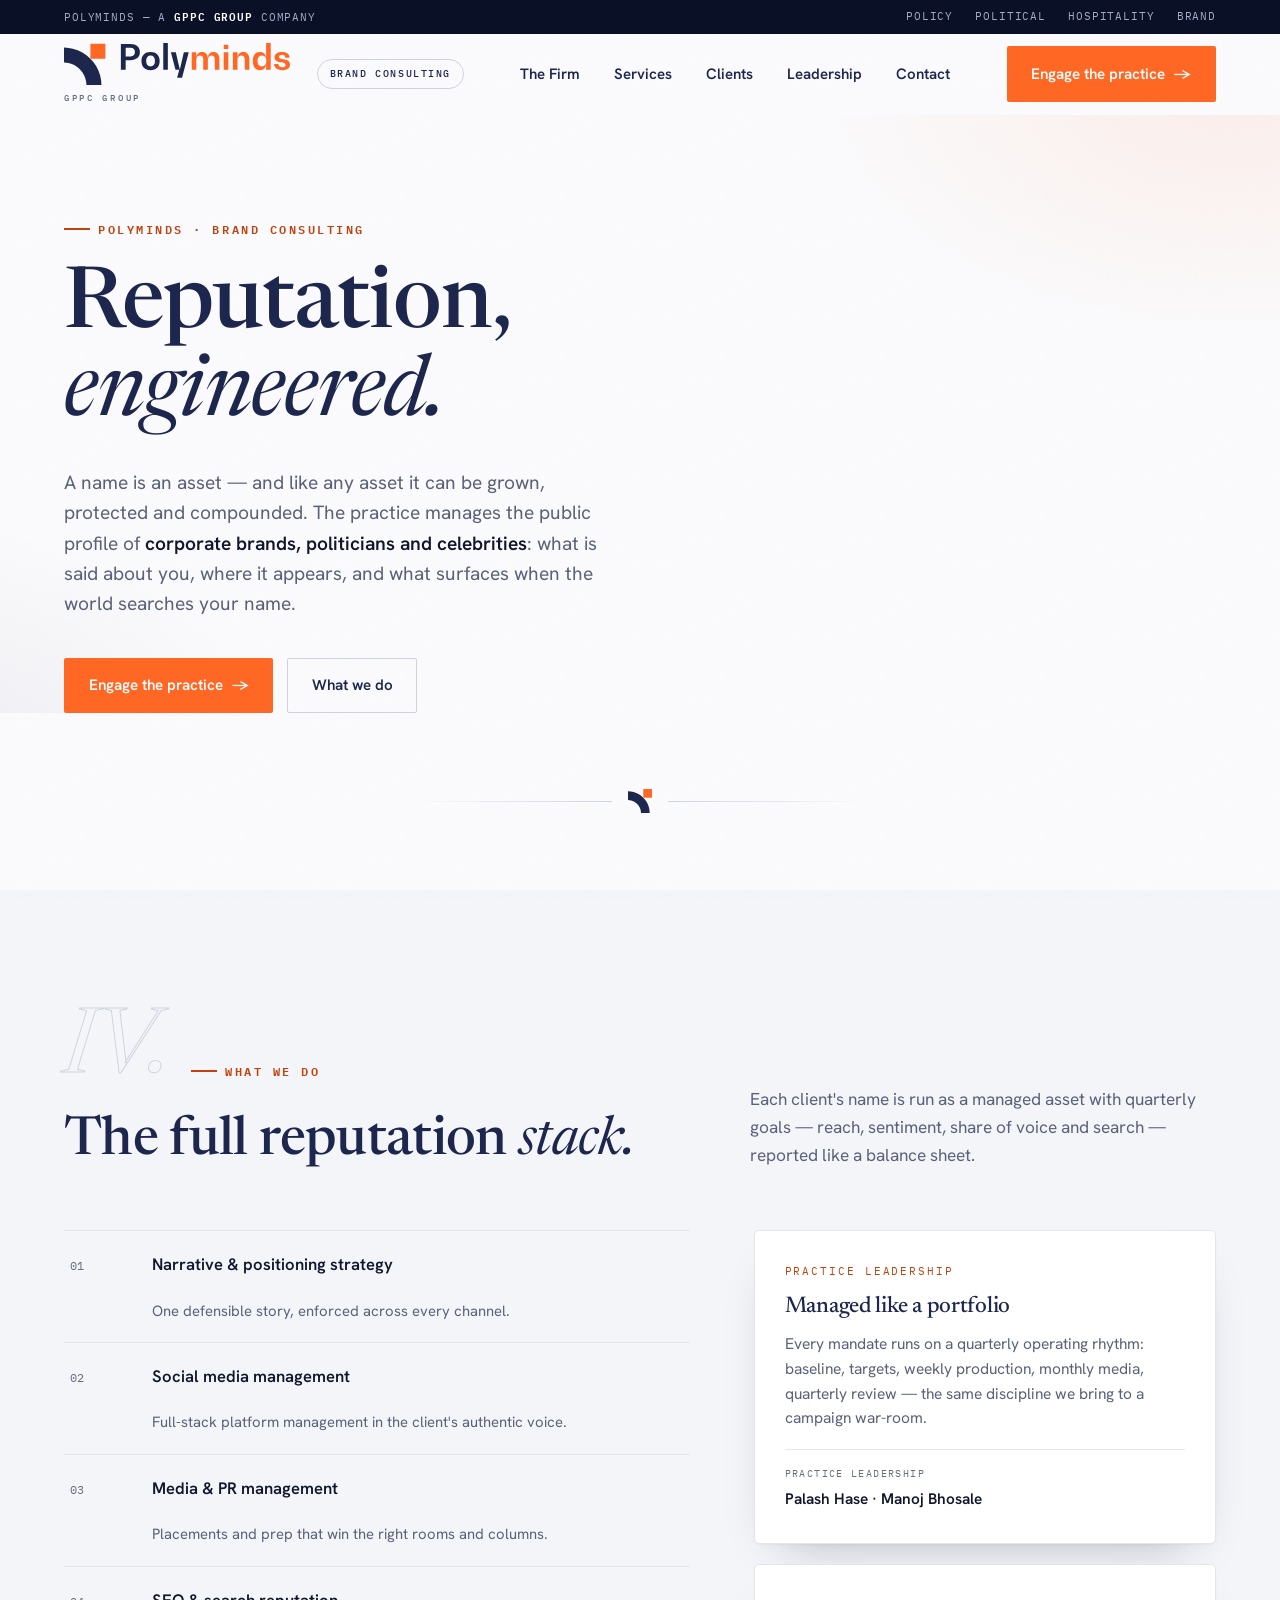
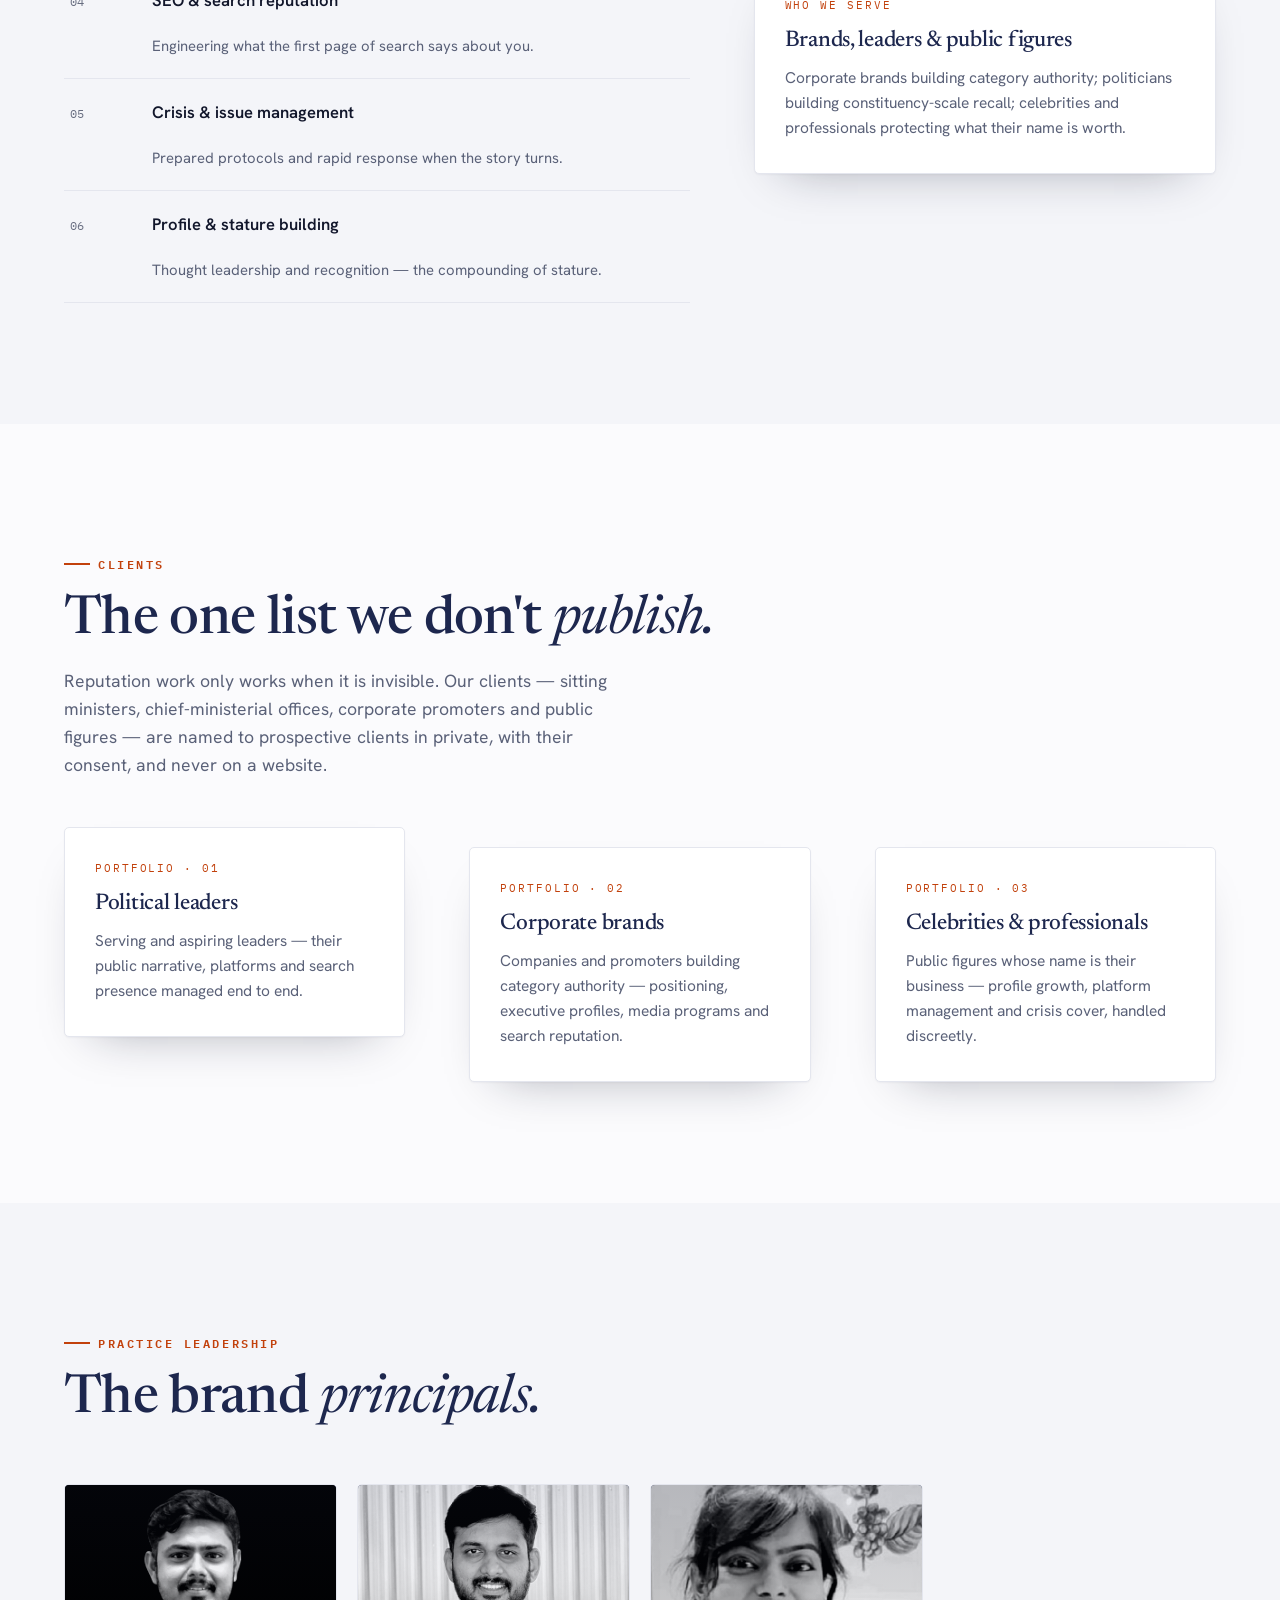
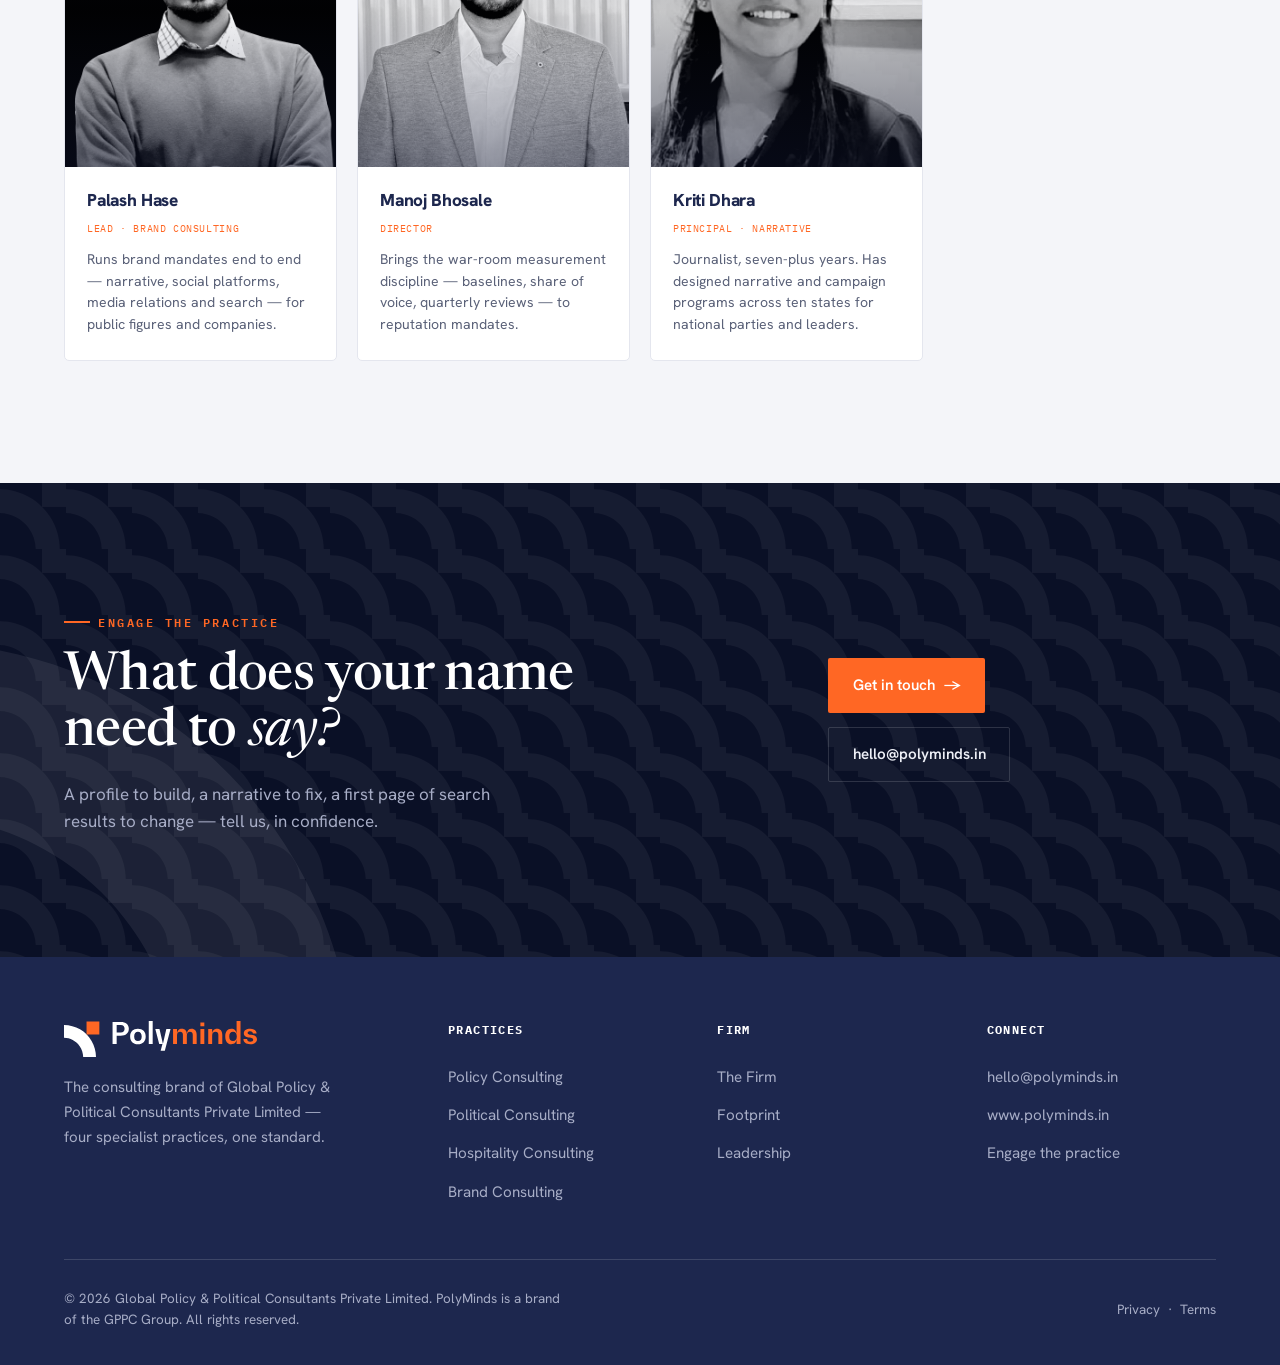
==== commit b4facd68: "Update brand.html" ====
--- a/brand.html
+++ b/brand.html
@@ -108,12 +108,12 @@
       </div>
       <div class="ch-body">
         <div class="svc reveal">
-          <div class="svc-row"><span class="sn">01</span><span class="st">Narrative &amp; positioning strategy</span><span class="sd">A single, defensible story of who you are — built from research, then enforced across every channel.</span></div>
-          <div class="svc-row"><span class="sn">02</span><span class="st">Social media management</span><span class="sd">Full-stack management of platforms — content calendars, production, community and growth — in the client's authentic voice.</span></div>
-          <div class="svc-row"><span class="sn">03</span><span class="st">Media &amp; PR management</span><span class="sd">Relationships, placements and interview preparation that put the client in the right rooms and the right columns.</span></div>
-          <div class="svc-row"><span class="sn">04</span><span class="st">SEO &amp; search reputation</span><span class="sd">Engineering what the first page of results says about you — and keeping it that way.</span></div>
-          <div class="svc-row"><span class="sn">05</span><span class="st">Crisis &amp; issue management</span><span class="sd">Prepared protocols and rapid response when the story turns — hours matter, and we are built for them.</span></div>
-          <div class="svc-row"><span class="sn">06</span><span class="st">Profile &amp; stature building</span><span class="sd">Thought leadership, speaking platforms, awards and recognition — the long, deliberate compounding of stature.</span></div>
+          <div class="svc-row"><span class="sn">01</span><span class="st">Narrative &amp; positioning strategy</span><span class="sd">One defensible story, enforced across every channel.</span></div>
+          <div class="svc-row"><span class="sn">02</span><span class="st">Social media management</span><span class="sd">Full-stack platform management in the client's authentic voice.</span></div>
+          <div class="svc-row"><span class="sn">03</span><span class="st">Media &amp; PR management</span><span class="sd">Placements and prep that win the right rooms and columns.</span></div>
+          <div class="svc-row"><span class="sn">04</span><span class="st">SEO &amp; search reputation</span><span class="sd">Engineering what the first page of search says about you.</span></div>
+          <div class="svc-row"><span class="sn">05</span><span class="st">Crisis &amp; issue management</span><span class="sd">Prepared protocols and rapid response when the story turns.</span></div>
+          <div class="svc-row"><span class="sn">06</span><span class="st">Profile &amp; stature building</span><span class="sd">Thought leadership and recognition — the compounding of stature.</span></div>
         </div>
         <div>
           <div class="aside-card reveal" style="transition-delay:.1s">
--- a/styles.css
+++ b/styles.css
@@ -315,3 +315,32 @@
 .firm{position:relative}
 .firm .fmark{position:absolute;right:-40px;bottom:-40px;width:340px;opacity:.05;pointer-events:none}
 @media (max-width:560px){.motif-band{gap:34px;padding-block:44px;background-size:20px 20px}}
+
+
+/* ============ MOBILE & DENSITY REFINEMENTS ============ */
+@media (max-width:640px){
+  /* service ledger: number as a marker, everything full-width & airy */
+  .svc-row{display:block;padding:24px 0}
+  .svc-row .sn{display:block;color:var(--orange-ink);margin-bottom:7px}
+  .svc-row .st{display:block;font-size:1.12rem;line-height:1.32}
+  .svc-row .sd{display:block;margin-top:9px;max-width:none}
+  .svc-row:hover{padding-left:0;background:none}
+
+  /* leadership → swipeable rail with peeking cards (a phone-specific layout) */
+  .tgrid{display:flex;overflow-x:auto;scroll-snap-type:x mandatory;gap:16px;
+    margin-inline:calc(-1 * var(--gut));padding:4px var(--gut) 18px;scrollbar-width:none}
+  .tgrid::-webkit-scrollbar{display:none}
+  .tmember{flex:0 0 80%;min-width:80%;scroll-snap-align:center}
+
+  /* firm statement: lighter weight, less wall-of-text */
+  .firm-copy{font-size:1.14rem;line-height:1.62}
+  .firm-copy .dc{font-size:3.5em}
+
+  /* more air */
+  .ch-body{margin-top:40px;gap:30px}
+  .sec-head h2{margin-top:16px}
+  .sec-head p{margin-top:15px}
+  .aside-card{padding:28px 24px}
+  .aside-card+.aside-card{margin-top:16px}
+  .fp-grid{margin-top:40px}
+}
